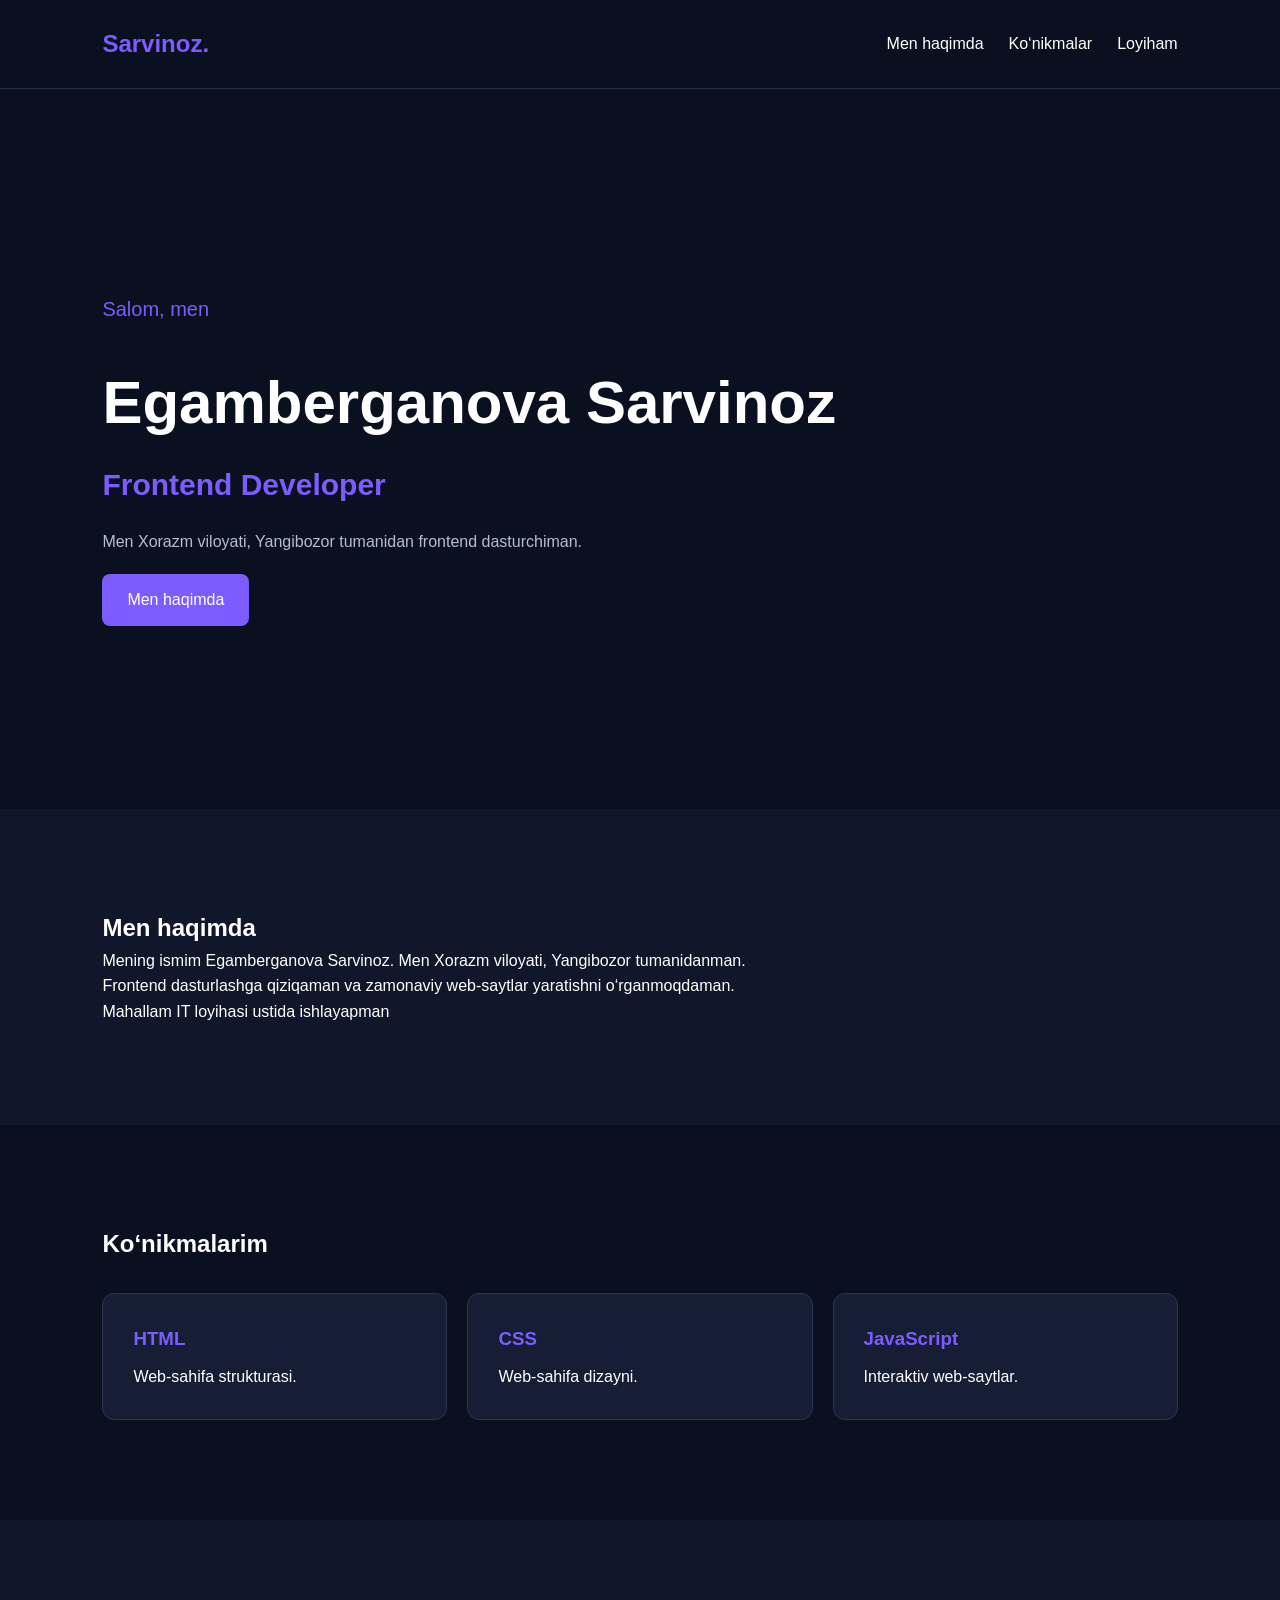
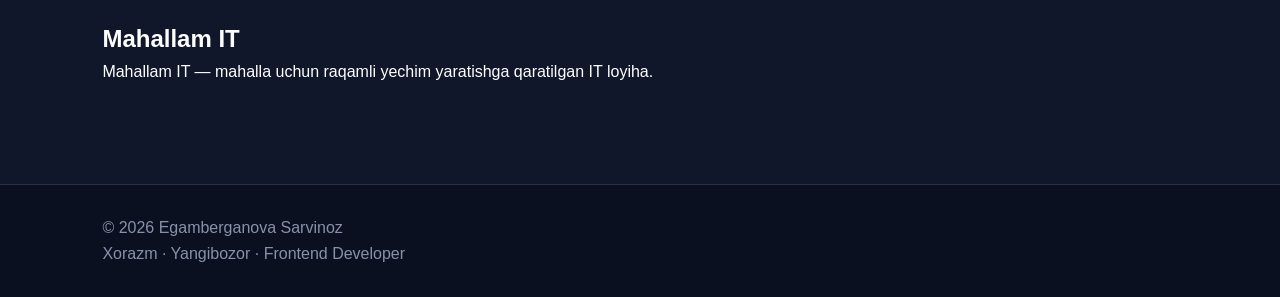
==== index.html @ 1f34c72e "Add Google site verification meta tag Added Google site verification meta tag for SEO." ====
<!DOCTYPE html>
<html lang="uz">
<head>
    <meta charset="UTF-8">
    <meta name="google-site-verification" content="u_HSieu_scg5oucT5VsFWcTQaAvWUb3ZvZBJioEGUVo" />

    <meta name="viewport" content="width=device-width, initial-scale=1.0">

    <title>Egamberganova Sarvinoz — Frontend Developer</title>

    <meta
        name="description"
        content="Egamberganova Sarvinoz — Xorazm, Yangibozorlik frontend dasturchi. HTML, CSS va JavaScript bilan ishlaydi."
    >

    <meta
        name="robots"
        content="index, follow"
    >

    <meta
        name="author"
        content="Egamberganova Sarvinoz"
    >

    <!-- Google uchun shaxs haqidagi ma'lumot -->
    <script type="application/ld+json">
    {
        "@context": "https://schema.org",
        "@type": "Person",
        "name": "Egamberganova Sarvinoz",
        "jobTitle": "Frontend Developer",
        "description": "Xorazm viloyati, Yangibozor tumanidan frontend dasturchi.",
        "knowsAbout": [
            "HTML",
            "CSS",
            "JavaScript"
        ],
        "address": {
            "@type": "PostalAddress",
            "addressLocality": "Yangibozor",
            "addressRegion": "Xorazm",
            "addressCountry": "UZ"
        }
    }
    </script>

    <link rel="stylesheet" href="style.css">
</head>

<body>

    <header>
        <h2>Sarvinoz.</h2>

        <nav>
            <a href="#about">Men haqimda</a>
            <a href="#skills">Ko‘nikmalar</a>
            <a href="#project">Loyiham</a>
        </nav>
    </header>


    <main>

        <!-- ASOSIY QISM -->
        <section class="hero">

            <p>Salom, men</p>

            <h1>Egamberganova Sarvinoz</h1>

            <h2>Frontend Developer</h2>

            <p>
                Men Xorazm viloyati, Yangibozor tumanidan
                frontend dasturchiman.
            </p>

            <a href="#about" class="button">
                Men haqimda
            </a>

        </section>


        <!-- MEN HAQIMDA -->
        <section id="about">

            <h2>Men haqimda</h2>

            <p>
                Mening ismim Egamberganova Sarvinoz.
                Men Xorazm viloyati, Yangibozor tumanidanman.
            </p>

            <p>
                Frontend dasturlashga qiziqaman va
                zamonaviy web-saytlar yaratishni o‘rganmoqdaman.
            
            </p>
            <p>
                Mahallam IT loyihasi ustida ishlayapman

            </p>

        </section>


        <!-- KO'NIKMALAR -->
        <section id="skills">

            <h2>Ko‘nikmalarim</h2>

            <div class="skills">

                <div>
                    <h3>HTML</h3>
                    <p>Web-sahifa strukturasi.</p>
                </div>

                <div>
                    <h3>CSS</h3>
                    <p>Web-sahifa dizayni.</p>
                </div>

                <div>
                    <h3>JavaScript</h3>
                    <p>Interaktiv web-saytlar.</p>
                </div>

            </div>

        </section>


        <!-- LOYIHA -->
        <section id="project">

            <h2>Mahallam IT</h2>

            <p>
                Mahallam IT — mahalla uchun raqamli
                yechim yaratishga qaratilgan IT loyiha.
            </p>

        </section>

    </main>


    <footer>

        <p>
            © 2026 Egamberganova Sarvinoz
        </p>

        <p>
            Xorazm · Yangibozor · Frontend Developer
        </p>

    </footer>


    <script src="script.js"></script>

</body>
</html>
---- style.css ----
* {
    margin: 0;
    padding: 0;
    box-sizing: border-box;
}

html {
    scroll-behavior: smooth;
}

body {
    font-family: Arial, sans-serif;
    background: #0b1020;
    color: white;
    line-height: 1.6;
}

header {
    display: flex;
    justify-content: space-between;
    align-items: center;

    padding: 25px 8%;

    border-bottom: 1px solid #26304a;
}

header h2 {
    color: #7c5cff;
}

nav {
    display: flex;
    gap: 25px;
}

nav a {
    color: white;
    text-decoration: none;
}

nav a:hover {
    color: #7c5cff;
}

section {
    padding: 100px 8%;
}

.hero {
    min-height: 80vh;

    display: flex;
    flex-direction: column;
    justify-content: center;
    align-items: flex-start;
}

.hero p:first-child {
    color: #7c5cff;
    font-size: 20px;
}

.hero h1 {
    font-size: 60px;
    margin: 10px 0;
}

.hero h2 {
    color: #7c5cff;
    font-size: 30px;
}

.hero p {
    max-width: 600px;
    color: #b4bdd0;
    margin: 20px 0;
}

.button {
    display: inline-block;

    background: #7c5cff;
    color: white;

    padding: 13px 25px;

    border-radius: 8px;

    text-decoration: none;
}

.button:hover {
    transform: translateY(-3px);
}

#about {
    background: #10172a;
}

#skills {
    background: #0b1020;
}

.skills {
    display: grid;
    grid-template-columns: repeat(3, 1fr);
    gap: 20px;

    margin-top: 30px;
}

.skills div {
    padding: 30px;

    background: #151e35;

    border: 1px solid #293552;
    border-radius: 12px;
}

.skills h3 {
    color: #7c5cff;
    margin-bottom: 10px;
}

#project {
    background: #10172a;
}

footer {
    padding: 30px 8%;

    border-top: 1px solid #26304a;

    color: #8792aa;
}

@media (max-width: 700px) {

    header {
        flex-direction: column;
        gap: 20px;
    }

    nav {
        flex-wrap: wrap;
        justify-content: center;
    }

    .hero h1 {
        font-size: 40px;
    }

    .skills {
        grid-template-columns: 1fr;
    }
}
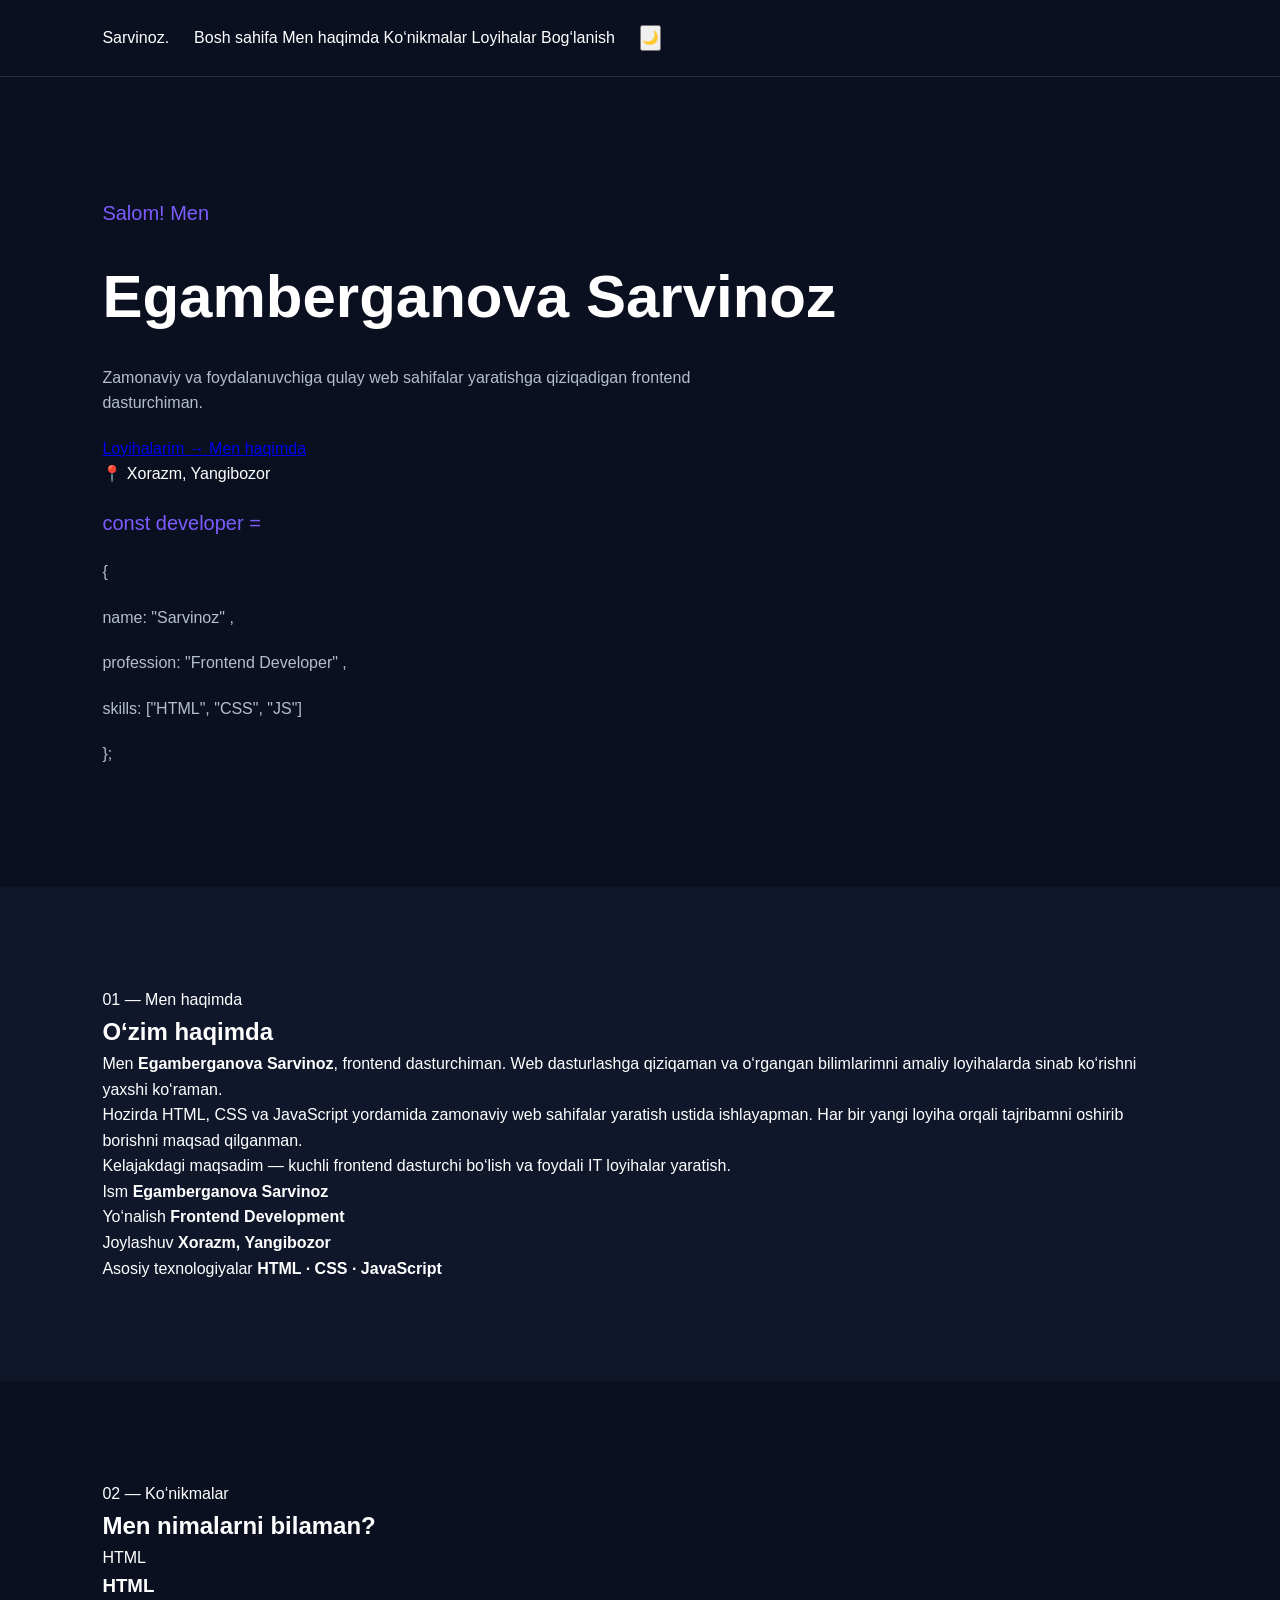
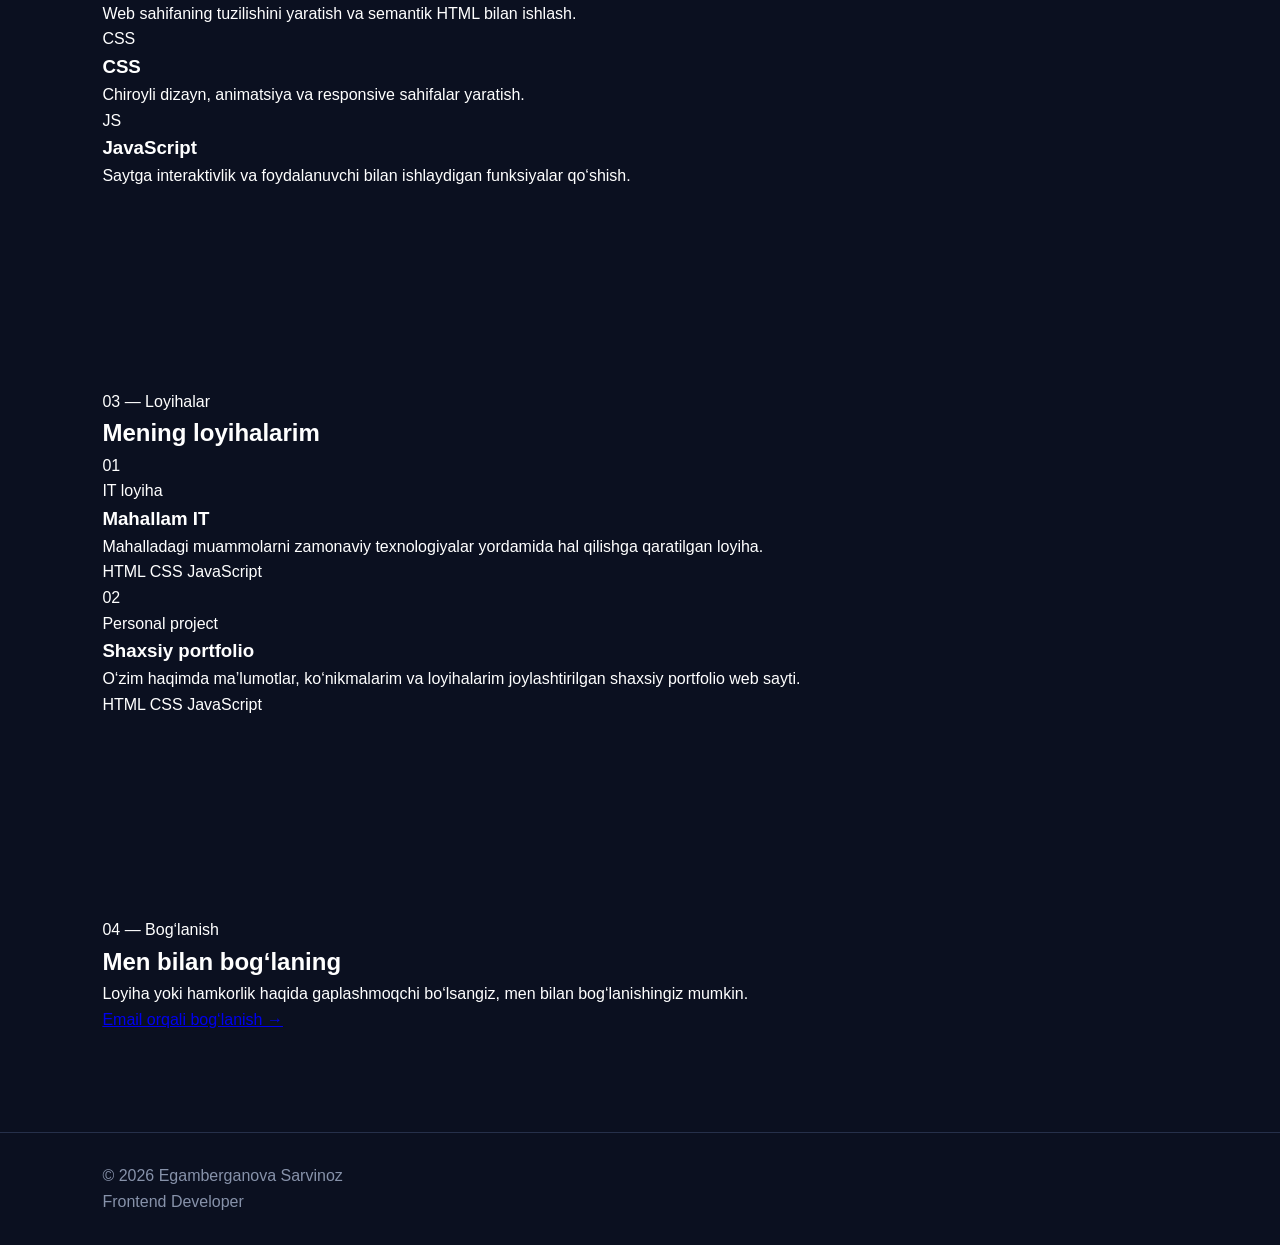
==== commit 8e824e0f: "Refactor index.html for improved layout and content Updated the structure and content of the index.h" ====
--- a/index.html
+++ b/index.html
@@ -2,161 +2,356 @@
 <html lang="uz">
 <head>
     <meta charset="UTF-8">
-    <meta name="google-site-verification" content="u_HSieu_scg5oucT5VsFWcTQaAvWUb3ZvZBJioEGUVo" />
-
     <meta name="viewport" content="width=device-width, initial-scale=1.0">
 
-    <title>Egamberganova Sarvinoz — Frontend Developer</title>
+    <title>Egamberganova Sarvinoz | Frontend Developer</title>
 
     <meta
         name="description"
-        content="Egamberganova Sarvinoz — Xorazm, Yangibozorlik frontend dasturchi. HTML, CSS va JavaScript bilan ishlaydi."
+        content="Egamberganova Sarvinoz — Frontend Developer. HTML, CSS va JavaScript bilan zamonaviy web loyihalar yarataman."
     >
-
-    <meta
-        name="robots"
-        content="index, follow"
-    >
-
-    <meta
-        name="author"
-        content="Egamberganova Sarvinoz"
-    >
-
-    <!-- Google uchun shaxs haqidagi ma'lumot -->
-    <script type="application/ld+json">
-    {
-        "@context": "https://schema.org",
-        "@type": "Person",
-        "name": "Egamberganova Sarvinoz",
-        "jobTitle": "Frontend Developer",
-        "description": "Xorazm viloyati, Yangibozor tumanidan frontend dasturchi.",
-        "knowsAbout": [
-            "HTML",
-            "CSS",
-            "JavaScript"
-        ],
-        "address": {
-            "@type": "PostalAddress",
-            "addressLocality": "Yangibozor",
-            "addressRegion": "Xorazm",
-            "addressCountry": "UZ"
-        }
-    }
-    </script>
 
     <link rel="stylesheet" href="style.css">
 </head>
 
 <body>
 
-    <header>
-        <h2>Sarvinoz.</h2>
-
-        <nav>
-            <a href="#about">Men haqimda</a>
-            <a href="#skills">Ko‘nikmalar</a>
-            <a href="#project">Loyiham</a>
+    <!-- NAVBAR -->
+    <header class="header">
+        <nav class="navbar">
+
+            <a href="#home" class="logo">
+                Sarvinoz<span>.</span>
+            </a>
+
+            <div class="nav-links">
+                <a href="#home">Bosh sahifa</a>
+                <a href="#about">Men haqimda</a>
+                <a href="#skills">Ko‘nikmalar</a>
+                <a href="#projects">Loyihalar</a>
+                <a href="#contact">Bog‘lanish</a>
+            </div>
+
+            <button id="themeButton" class="theme-button" aria-label="Rang rejimini almashtirish">
+                🌙
+            </button>
+
         </nav>
     </header>
 
 
+    <!-- HERO -->
     <main>
 
-        <!-- ASOSIY QISM -->
-        <section class="hero">
-
-            <p>Salom, men</p>
-
-            <h1>Egamberganova Sarvinoz</h1>
-
-            <h2>Frontend Developer</h2>
-
-            <p>
-                Men Xorazm viloyati, Yangibozor tumanidan
-                frontend dasturchiman.
-            </p>
-
-            <a href="#about" class="button">
-                Men haqimda
-            </a>
-
-        </section>
-
-
-        <!-- MEN HAQIMDA -->
-        <section id="about">
-
-            <h2>Men haqimda</h2>
-
-            <p>
-                Mening ismim Egamberganova Sarvinoz.
-                Men Xorazm viloyati, Yangibozor tumanidanman.
-            </p>
-
-            <p>
-                Frontend dasturlashga qiziqaman va
-                zamonaviy web-saytlar yaratishni o‘rganmoqdaman.
-            
-            </p>
-            <p>
-                Mahallam IT loyihasi ustida ishlayapman
-
-            </p>
-
-        </section>
-
-
-        <!-- KO'NIKMALAR -->
-        <section id="skills">
-
-            <h2>Ko‘nikmalarim</h2>
-
-            <div class="skills">
-
-                <div>
+        <section id="home" class="hero">
+
+            <div class="hero-content">
+
+                <p class="hello">Salom! Men</p>
+
+                <h1>
+                    Egamberganova
+                    <span>Sarvinoz</span>
+                </h1>
+
+                <h2>
+                    <span id="typingText"></span>
+                </h2>
+
+                <p class="hero-text">
+                    Zamonaviy va foydalanuvchiga qulay web sahifalar
+                    yaratishga qiziqadigan frontend dasturchiman.
+                </p>
+
+                <div class="hero-buttons">
+                    <a href="#projects" class="btn primary-btn">
+                        Loyihalarim →
+                    </a>
+
+                    <a href="#about" class="btn secondary-btn">
+                        Men haqimda
+                    </a>
+                </div>
+
+                <div class="location">
+                    📍 Xorazm, Yangibozor
+                </div>
+
+            </div>
+
+
+            <div class="hero-card">
+
+                <div class="code-window">
+
+                    <div class="window-top">
+                        <span></span>
+                        <span></span>
+                        <span></span>
+                    </div>
+
+                    <div class="code">
+                        <p>
+                            <span class="purple">const</span>
+                            developer =
+                        </p>
+
+                        <p class="indent">
+                            {
+                        </p>
+
+                        <p class="indent-2">
+                            name:
+                            <span class="green">
+                                "Sarvinoz"
+                            </span>,
+                        </p>
+
+                        <p class="indent-2">
+                            profession:
+                            <span class="green">
+                                "Frontend Developer"
+                            </span>,
+                        </p>
+
+                        <p class="indent-2">
+                            skills:
+                            <span class="green">
+                                ["HTML", "CSS", "JS"]
+                            </span>
+                        </p>
+
+                        <p class="indent">
+                            };
+                        </p>
+
+                    </div>
+
+                </div>
+
+            </div>
+
+        </section>
+
+
+        <!-- ABOUT -->
+        <section id="about" class="section">
+
+            <div class="section-title">
+                <p>01 — Men haqimda</p>
+                <h2>O‘zim haqimda</h2>
+            </div>
+
+            <div class="about-content">
+
+                <div class="about-text">
+
+                    <p>
+                        Men <strong>Egamberganova Sarvinoz</strong>,
+                        frontend dasturchiman. Web dasturlashga qiziqaman
+                        va o‘rgangan bilimlarimni amaliy loyihalarda
+                        sinab ko‘rishni yaxshi ko‘raman.
+                    </p>
+
+                    <p>
+                        Hozirda HTML, CSS va JavaScript yordamida
+                        zamonaviy web sahifalar yaratish ustida ishlayapman.
+                        Har bir yangi loyiha orqali tajribamni oshirib
+                        borishni maqsad qilganman.
+                    </p>
+
+                    <p>
+                        Kelajakdagi maqsadim — kuchli frontend dasturchi
+                        bo‘lish va foydali IT loyihalar yaratish.
+                    </p>
+
+                </div>
+
+                <div class="about-box">
+
+                    <div class="info-item">
+                        <span>Ism</span>
+                        <strong>Egamberganova Sarvinoz</strong>
+                    </div>
+
+                    <div class="info-item">
+                        <span>Yo‘nalish</span>
+                        <strong>Frontend Development</strong>
+                    </div>
+
+                    <div class="info-item">
+                        <span>Joylashuv</span>
+                        <strong>Xorazm, Yangibozor</strong>
+                    </div>
+
+                    <div class="info-item">
+                        <span>Asosiy texnologiyalar</span>
+                        <strong>HTML · CSS · JavaScript</strong>
+                    </div>
+
+                </div>
+
+            </div>
+
+        </section>
+
+
+        <!-- SKILLS -->
+        <section id="skills" class="section skills-section">
+
+            <div class="section-title">
+                <p>02 — Ko‘nikmalar</p>
+                <h2>Men nimalarni bilaman?</h2>
+            </div>
+
+            <div class="skills-grid">
+
+                <div class="skill-card">
+                    <div class="skill-icon">HTML</div>
                     <h3>HTML</h3>
-                    <p>Web-sahifa strukturasi.</p>
-                </div>
-
-                <div>
+                    <p>
+                        Web sahifaning tuzilishini yaratish
+                        va semantik HTML bilan ishlash.
+                    </p>
+                </div>
+
+                <div class="skill-card">
+                    <div class="skill-icon">CSS</div>
                     <h3>CSS</h3>
-                    <p>Web-sahifa dizayni.</p>
-                </div>
-
-                <div>
+                    <p>
+                        Chiroyli dizayn, animatsiya va
+                        responsive sahifalar yaratish.
+                    </p>
+                </div>
+
+                <div class="skill-card">
+                    <div class="skill-icon">JS</div>
                     <h3>JavaScript</h3>
-                    <p>Interaktiv web-saytlar.</p>
-                </div>
-
-            </div>
-
-        </section>
-
-
-        <!-- LOYIHA -->
-        <section id="project">
-
-            <h2>Mahallam IT</h2>
-
-            <p>
-                Mahallam IT — mahalla uchun raqamli
-                yechim yaratishga qaratilgan IT loyiha.
-            </p>
+                    <p>
+                        Saytga interaktivlik va foydalanuvchi
+                        bilan ishlaydigan funksiyalar qo‘shish.
+                    </p>
+                </div>
+
+            </div>
+
+        </section>
+
+
+        <!-- PROJECTS -->
+        <section id="projects" class="section">
+
+            <div class="section-title">
+                <p>03 — Loyihalar</p>
+                <h2>Mening loyihalarim</h2>
+            </div>
+
+            <div class="projects-grid">
+
+                <article class="project-card">
+
+                    <div class="project-number">
+                        01
+                    </div>
+
+                    <div class="project-content">
+
+                        <span class="project-label">
+                            IT loyiha
+                        </span>
+
+                        <h3>Mahallam IT</h3>
+
+                        <p>
+                            Mahalladagi muammolarni zamonaviy
+                            texnologiyalar yordamida hal qilishga
+                            qaratilgan loyiha.
+                        </p>
+
+                        <div class="project-tech">
+                            <span>HTML</span>
+                            <span>CSS</span>
+                            <span>JavaScript</span>
+                        </div>
+
+                    </div>
+
+                </article>
+
+
+                <article class="project-card">
+
+                    <div class="project-number">
+                        02
+                    </div>
+
+                    <div class="project-content">
+
+                        <span class="project-label">
+                            Personal project
+                        </span>
+
+                        <h3>Shaxsiy portfolio</h3>
+
+                        <p>
+                            O‘zim haqimda ma’lumotlar, ko‘nikmalarim
+                            va loyihalarim joylashtirilgan shaxsiy
+                            portfolio web sayti.
+                        </p>
+
+                        <div class="project-tech">
+                            <span>HTML</span>
+                            <span>CSS</span>
+                            <span>JavaScript</span>
+                        </div>
+
+                    </div>
+
+                </article>
+
+            </div>
+
+        </section>
+
+
+        <!-- CONTACT -->
+        <section id="contact" class="section contact-section">
+
+            <div class="section-title">
+                <p>04 — Bog‘lanish</p>
+                <h2>Men bilan bog‘laning</h2>
+            </div>
+
+            <div class="contact-box">
+
+                <p>
+                    Loyiha yoki hamkorlik haqida gaplashmoqchi
+                    bo‘lsangiz, men bilan bog‘lanishingiz mumkin.
+                </p>
+
+                <a
+                    href="mailto:sarvinoz@example.com"
+                    class="btn primary-btn"
+                >
+                    Email orqali bog‘lanish →
+                </a>
+
+            </div>
 
         </section>
 
     </main>
 
 
-    <footer>
+    <!-- FOOTER -->
+    <footer class="footer">
 
         <p>
             © 2026 Egamberganova Sarvinoz
         </p>
 
         <p>
-            Xorazm · Yangibozor · Frontend Developer
+            Frontend Developer
         </p>
 
     </footer>
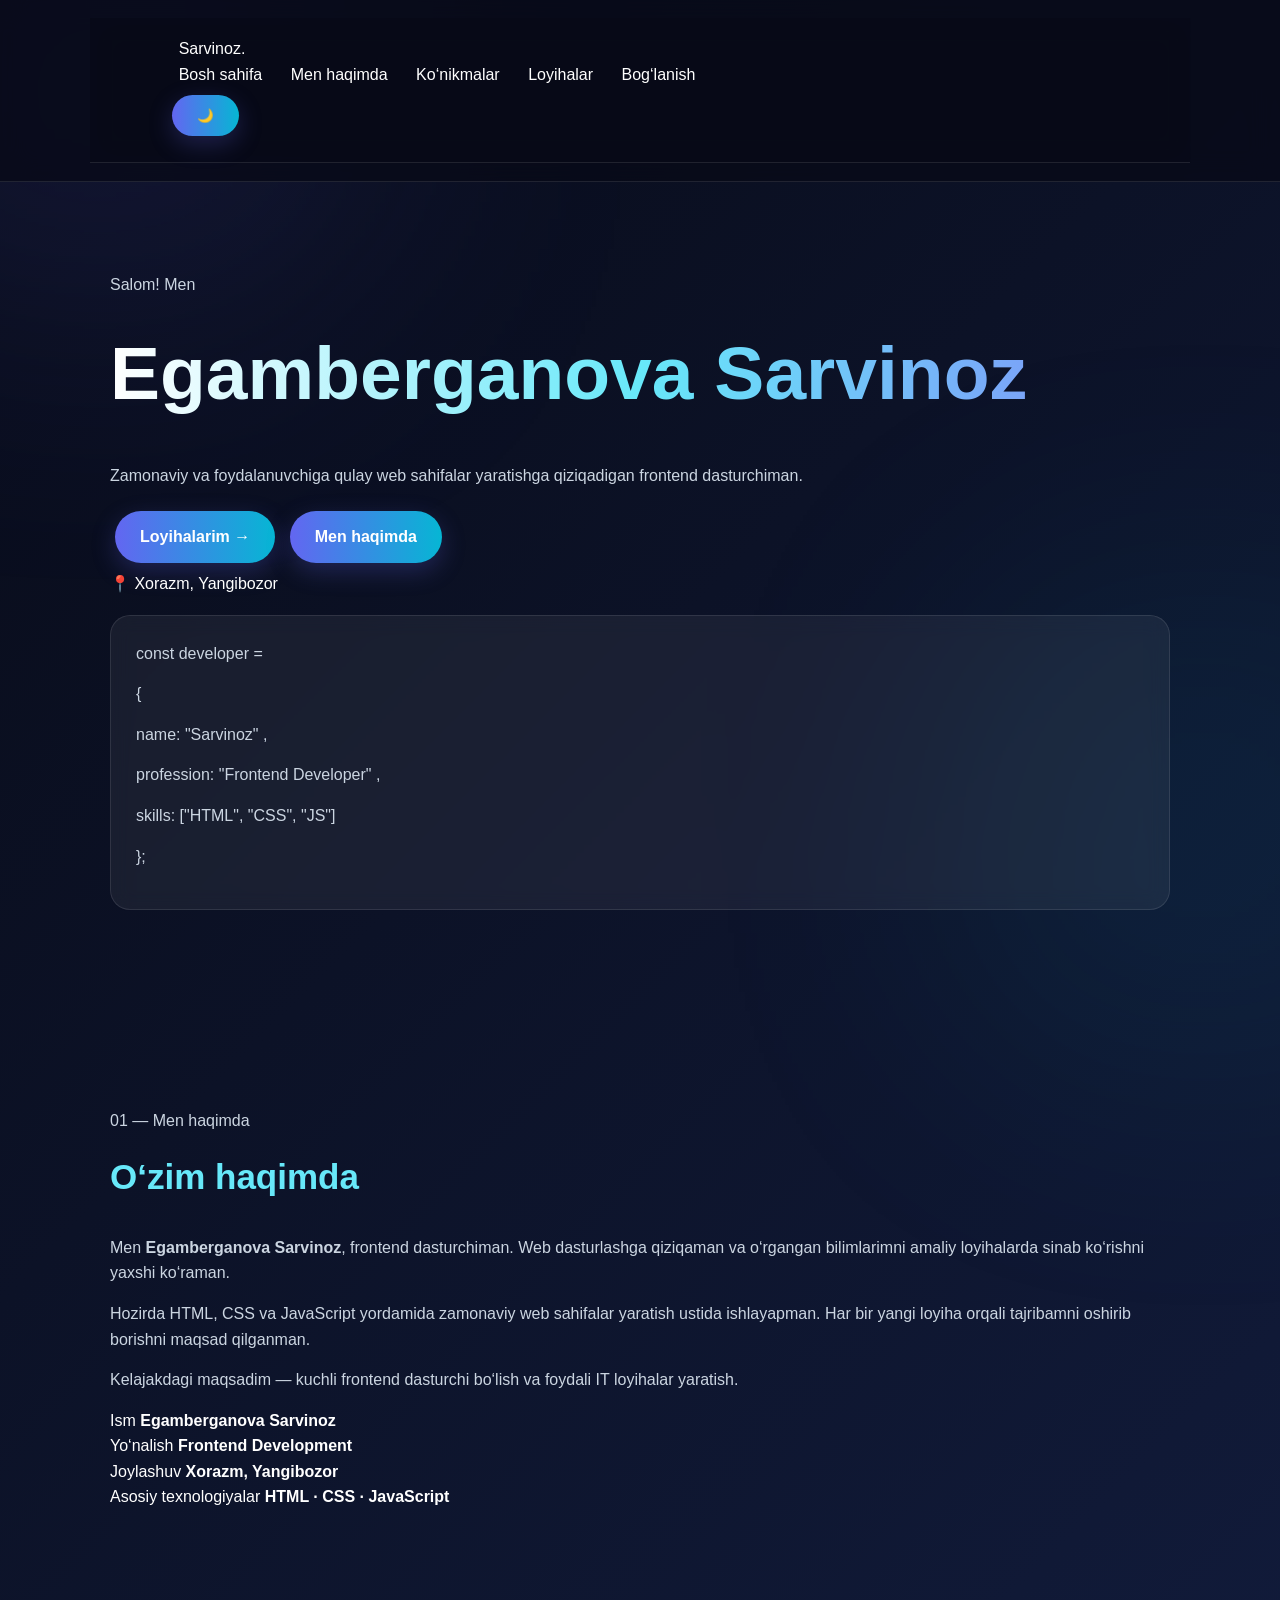
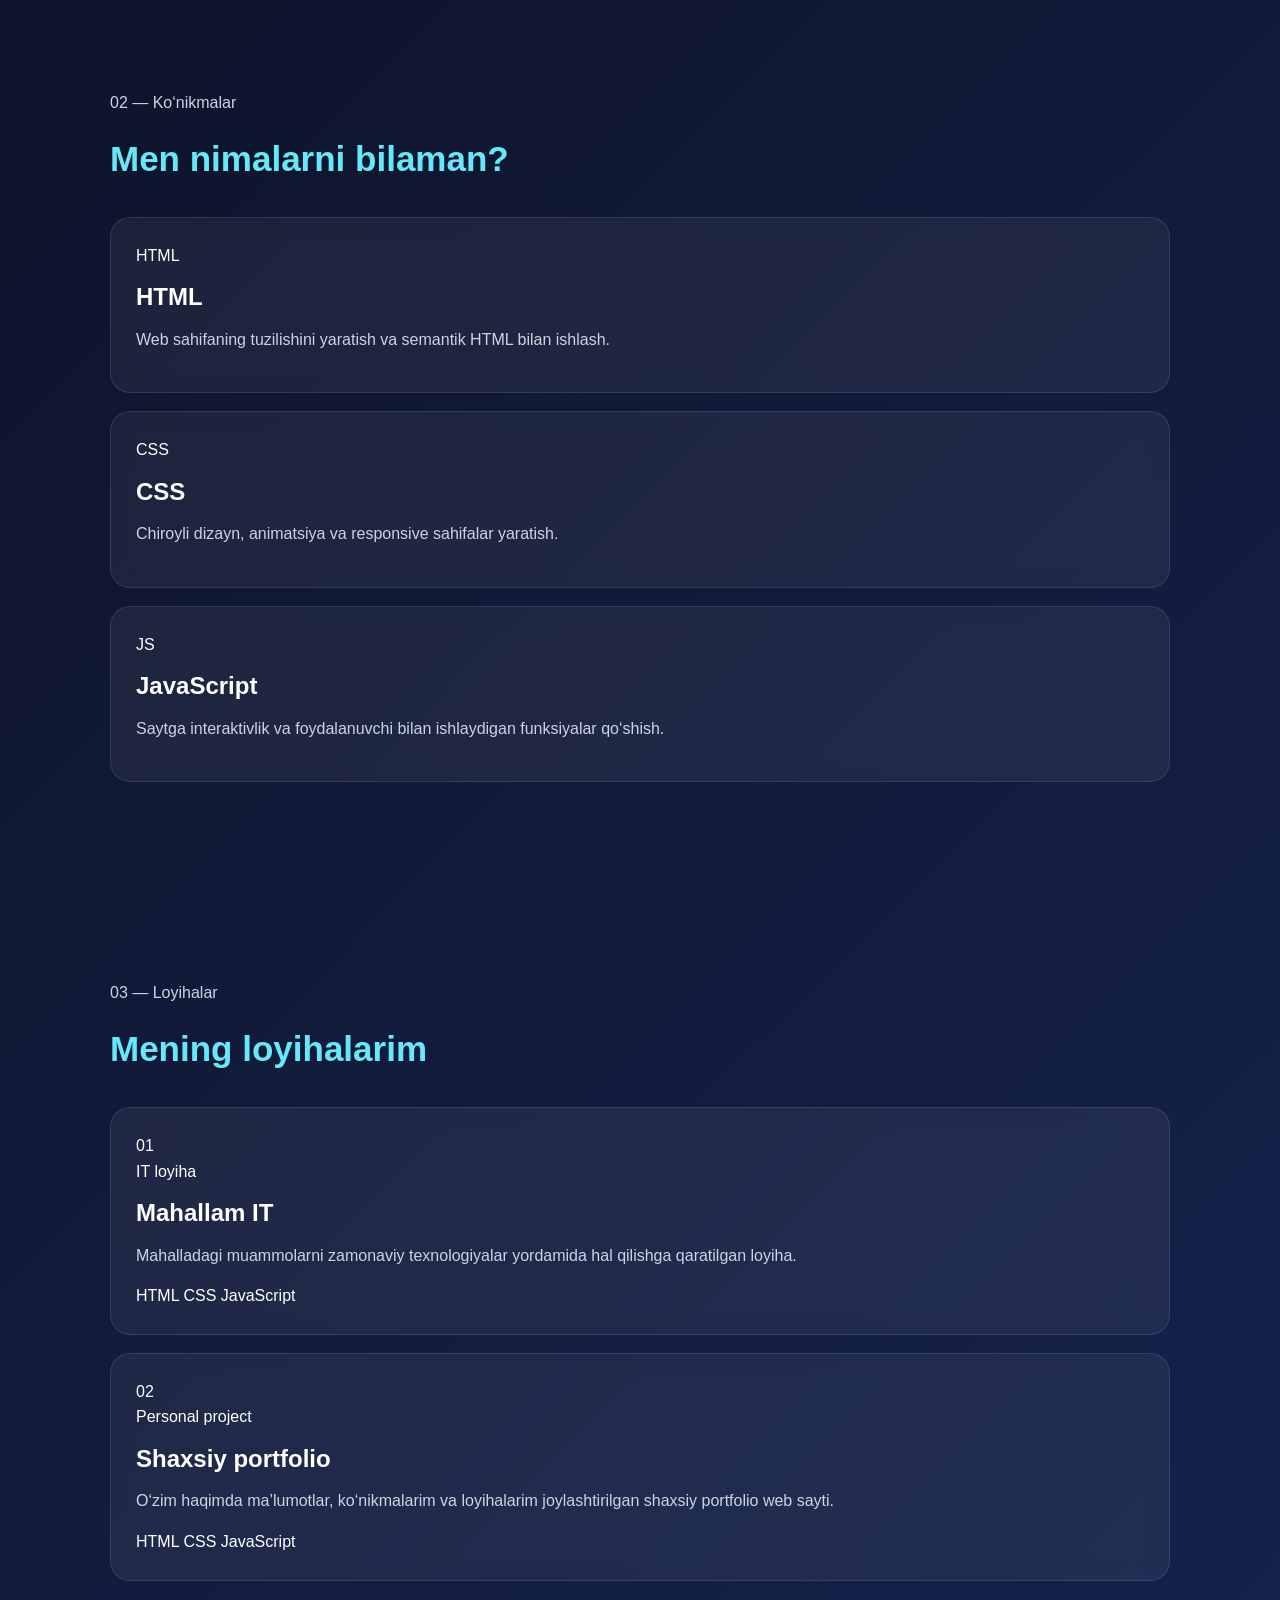
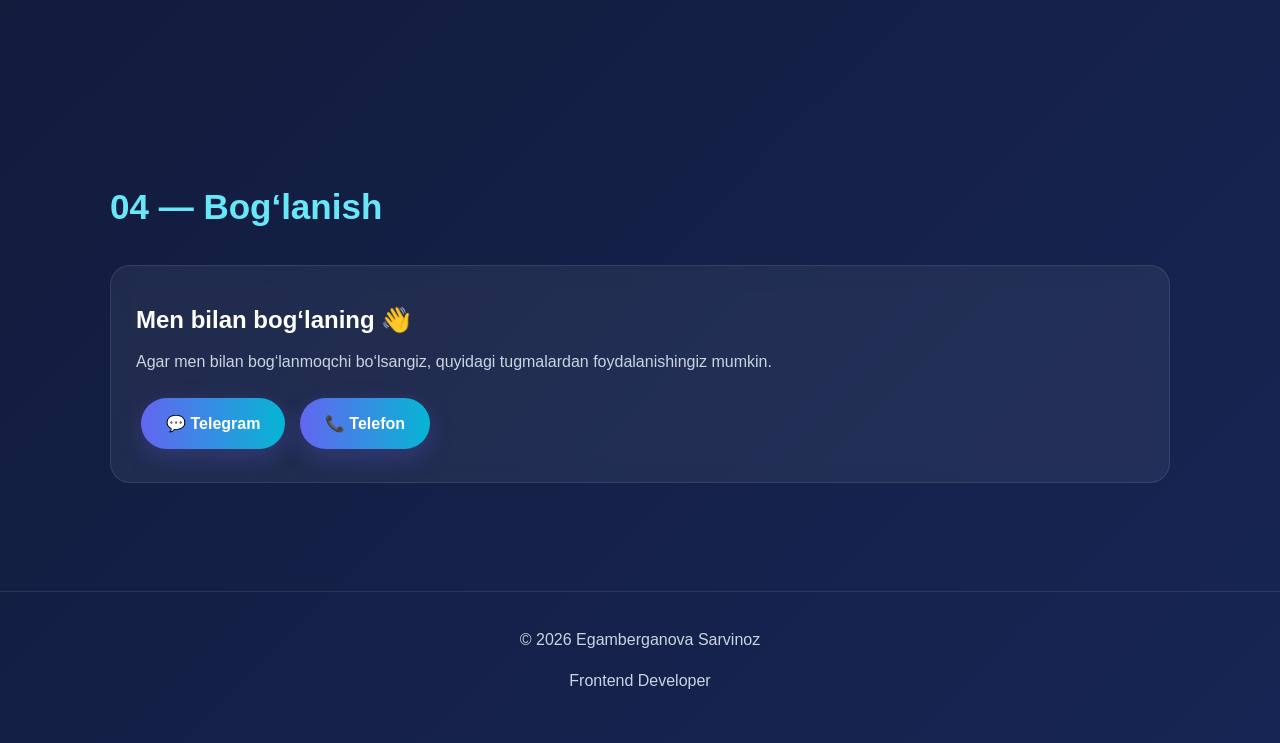
==== commit 453aaa71: "Refactor index.html structure and content" ====
--- a/index.html
+++ b/index.html
@@ -315,31 +315,22 @@
 
 
         <!-- CONTACT -->
-        <section id="contact" class="section contact-section">
-
-            <div class="section-title">
-                <p>04 — Bog‘lanish</p>
-                <h2>Men bilan bog‘laning</h2>
-            </div>
-
-            <div class="contact-box">
-
-                <p>
-                    Loyiha yoki hamkorlik haqida gaplashmoqchi
-                    bo‘lsangiz, men bilan bog‘lanishingiz mumkin.
-                </p>
-
-                <a
-                    href="mailto:sarvinoz@example.com"
-                    class="btn primary-btn"
-                >
-                    Email orqali bog‘lanish →
-                </a>
-
-            </div>
-
-        </section>
-
+       <section id="contact">
+  <h2>04 — Bog‘lanish</h2>
+
+  <div class="card">
+    <h3>Men bilan bog‘laning 👋</h3>
+    <p>Agar men bilan bog‘lanmoqchi bo‘lsangiz, quyidagi tugmalardan foydalanishingiz mumkin.</p>
+
+    <a class="button" href="https://t.me/@egambergan0va_1">
+      💬 Telegram
+    </a>
+
+    <a class="button" href="tel:+998882660919">
+      📞 Telefon
+    </a>
+  </div>
+</section>
     </main>
 
 
--- a/style.css
+++ b/style.css
@@ -1,158 +1,198 @@
 * {
-    margin: 0;
-    padding: 0;
-    box-sizing: border-box;
-}
-
-html {
-    scroll-behavior: smooth;
+  margin: 0;
+  padding: 0;
+  box-sizing: border-box;
+  scroll-behavior: smooth;
 }
 
 body {
-    font-family: Arial, sans-serif;
-    background: #0b1020;
-    color: white;
-    line-height: 1.6;
+  font-family: Arial, sans-serif;
+  background: linear-gradient(135deg, #080b18, #101936, #172554);
+  color: white;
+  line-height: 1.6;
+  overflow-x: hidden;
 }
 
-header {
-    display: flex;
-    justify-content: space-between;
-    align-items: center;
-
-    padding: 25px 8%;
-
-    border-bottom: 1px solid #26304a;
+body::before {
+  content: "";
+  position: fixed;
+  width: 400px;
+  height: 400px;
+  background: #6366f1;
+  filter: blur(150px);
+  opacity: .2;
+  top: -150px;
+  left: -100px;
+  z-index: -1;
 }
 
-header h2 {
-    color: #7c5cff;
+body::after {
+  content: "";
+  position: fixed;
+  width: 350px;
+  height: 350px;
+  background: #06b6d4;
+  filter: blur(150px);
+  opacity: .15;
+  right: -100px;
+  bottom: -100px;
+  z-index: -1;
 }
 
+header,
 nav {
-    display: flex;
-    gap: 25px;
+  position: sticky;
+  top: 0;
+  z-index: 100;
+  backdrop-filter: blur(15px);
+  background: rgba(8, 11, 24, .8);
+  border-bottom: 1px solid rgba(255,255,255,.1);
+  padding: 18px 7%;
 }
 
 nav a {
-    color: white;
-    text-decoration: none;
+  color: white;
+  text-decoration: none;
+  margin: 0 12px;
+  transition: .3s;
 }
 
 nav a:hover {
-    color: #7c5cff;
+  color: #67e8f9;
 }
 
 section {
-    padding: 100px 8%;
+  width: 90%;
+  max-width: 1100px;
+  margin: auto;
+  padding: 90px 20px;
+  animation: appear .8s ease;
 }
 
-.hero {
-    min-height: 80vh;
-
-    display: flex;
-    flex-direction: column;
-    justify-content: center;
-    align-items: flex-start;
+h1 {
+  font-size: clamp(40px, 7vw, 75px);
+  background: linear-gradient(90deg, #fff, #67e8f9, #818cf8);
+  -webkit-background-clip: text;
+  color: transparent;
+  margin-bottom: 15px;
 }
 
-.hero p:first-child {
-    color: #7c5cff;
-    font-size: 20px;
+h2 {
+  font-size: 35px;
+  margin-bottom: 30px;
+  color: #67e8f9;
 }
 
-.hero h1 {
-    font-size: 60px;
-    margin: 10px 0;
+h3 {
+  font-size: 24px;
+  margin: 10px 0;
 }
 
-.hero h2 {
-    color: #7c5cff;
-    font-size: 30px;
+p {
+  color: #cbd5e1;
+  margin-bottom: 15px;
 }
 
-.hero p {
-    max-width: 600px;
-    color: #b4bdd0;
-    margin: 20px 0;
+button,
+.btn,
+a.button {
+  display: inline-block;
+  border: none;
+  padding: 13px 25px;
+  margin: 8px 5px;
+  border-radius: 30px;
+  background: linear-gradient(90deg, #6366f1, #06b6d4);
+  color: white;
+  text-decoration: none;
+  font-weight: bold;
+  cursor: pointer;
+  transition: .3s;
+  box-shadow: 0 8px 25px rgba(99,102,241,.25);
 }
 
-.button {
-    display: inline-block;
-
-    background: #7c5cff;
-    color: white;
-
-    padding: 13px 25px;
-
-    border-radius: 8px;
-
-    text-decoration: none;
+button:hover,
+.btn:hover,
+a.button:hover {
+  transform: translateY(-4px) scale(1.03);
+  box-shadow: 0 12px 35px rgba(6,182,212,.3);
 }
 
-.button:hover {
-    transform: translateY(-3px);
+article,
+.card,
+.project,
+.skill,
+div[class*="card"] {
+  background: rgba(255,255,255,.06);
+  border: 1px solid rgba(255,255,255,.1);
+  border-radius: 20px;
+  padding: 25px;
+  margin: 18px 0;
+  backdrop-filter: blur(10px);
+  transition: .3s;
 }
 
-#about {
-    background: #10172a;
+article:hover,
+.card:hover,
+.project:hover,
+.skill:hover {
+  transform: translateY(-6px);
+  border-color: rgba(103,232,249,.5);
 }
 
-#skills {
-    background: #0b1020;
+ul {
+  padding-left: 25px;
 }
 
-.skills {
-    display: grid;
-    grid-template-columns: repeat(3, 1fr);
-    gap: 20px;
-
-    margin-top: 30px;
-}
-
-.skills div {
-    padding: 30px;
-
-    background: #151e35;
-
-    border: 1px solid #293552;
-    border-radius: 12px;
-}
-
-.skills h3 {
-    color: #7c5cff;
-    margin-bottom: 10px;
-}
-
-#project {
-    background: #10172a;
+li {
+  margin: 8px 0;
+  color: #cbd5e1;
 }
 
 footer {
-    padding: 30px 8%;
+  text-align: center;
+  padding: 35px;
+  color: #94a3b8;
+  border-top: 1px solid rgba(255,255,255,.1);
+}
 
-    border-top: 1px solid #26304a;
+.reveal {
+  opacity: 0;
+  transform: translateY(30px);
+  transition: .7s;
+}
 
-    color: #8792aa;
+.reveal.show {
+  opacity: 1;
+  transform: translateY(0);
+}
+
+@keyframes appear {
+  from {
+    opacity: 0;
+    transform: translateY(20px);
+  }
+  to {
+    opacity: 1;
+    transform: translateY(0);
+  }
 }
 
 @media (max-width: 700px) {
+  section {
+    padding: 60px 15px;
+  }
 
-    header {
-        flex-direction: column;
-        gap: 20px;
-    }
+  nav {
+    text-align: center;
+  }
 
-    nav {
-        flex-wrap: wrap;
-        justify-content: center;
-    }
+  nav a {
+    display: inline-block;
+    margin: 5px;
+    font-size: 14px;
+  }
 
-    .hero h1 {
-        font-size: 40px;
-    }
-
-    .skills {
-        grid-template-columns: 1fr;
-    }
-}+  h2 {
+    font-size: 28px;
+  }
+}
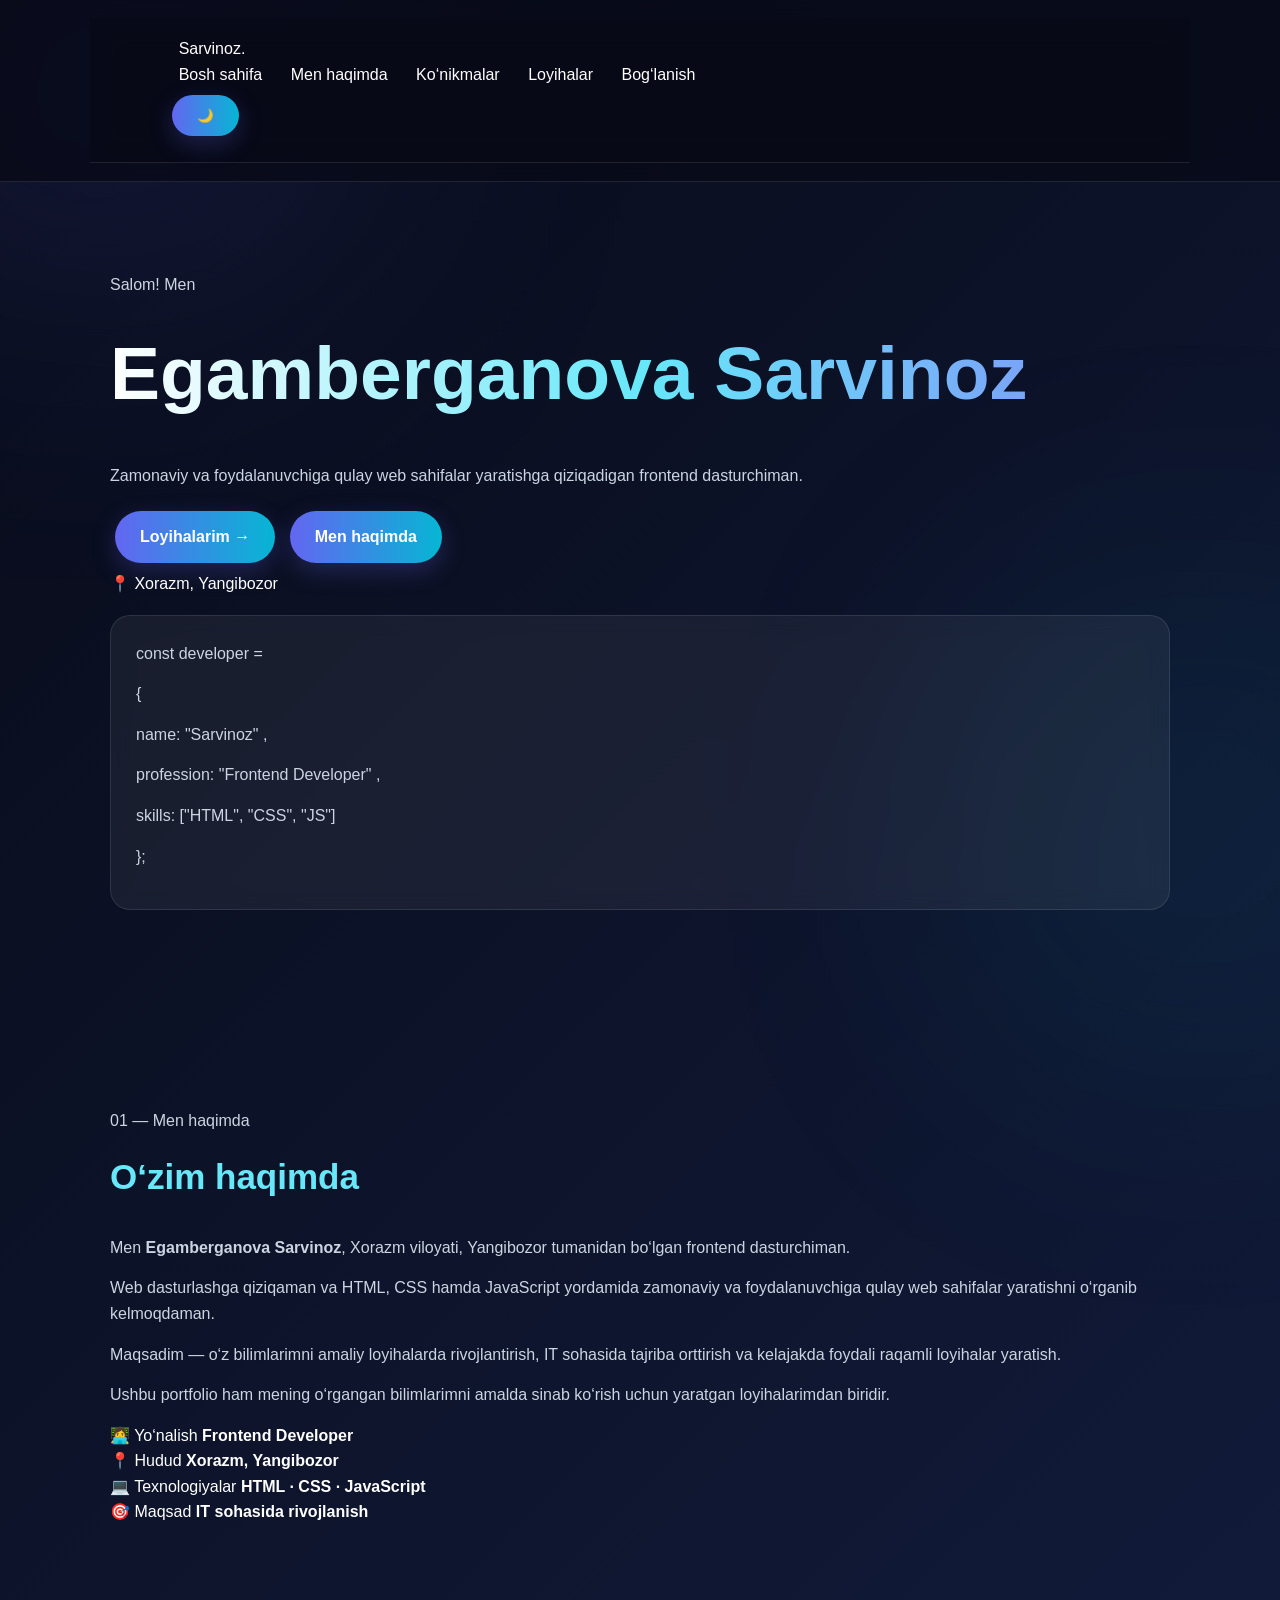
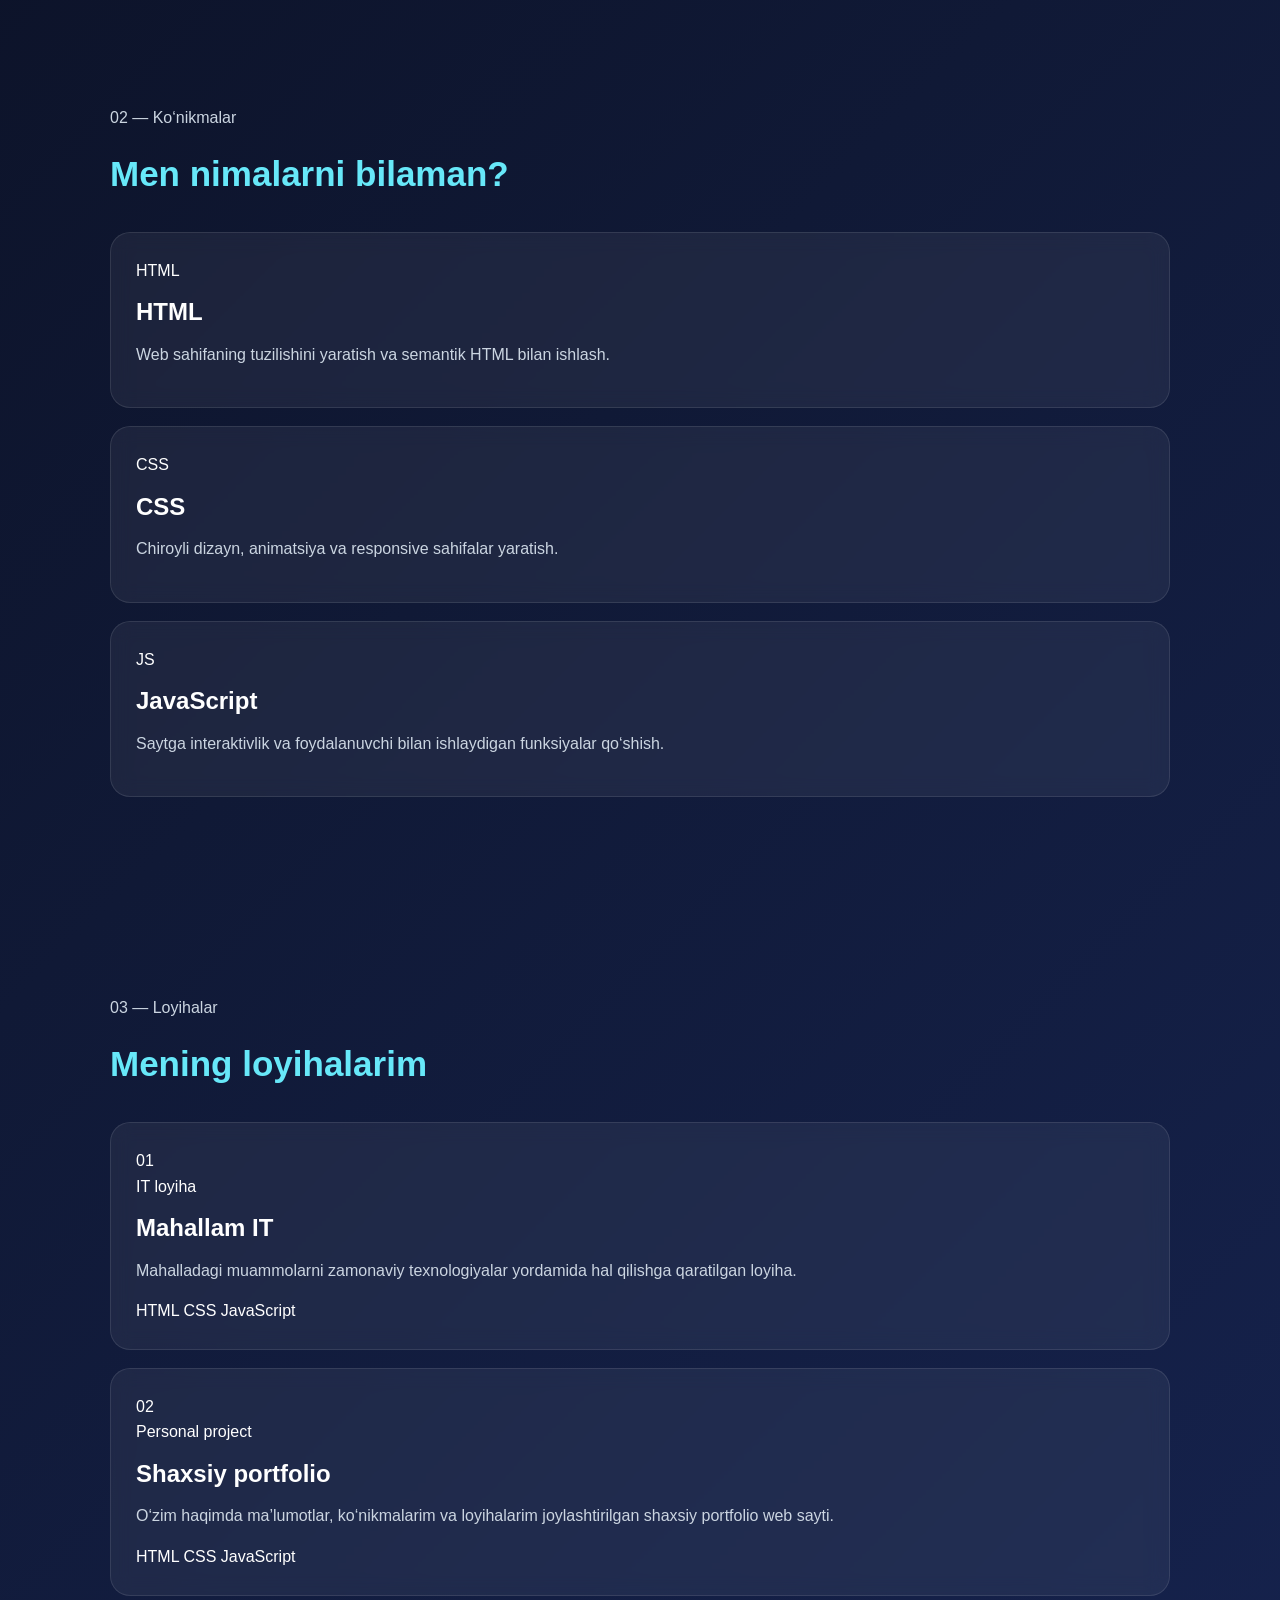
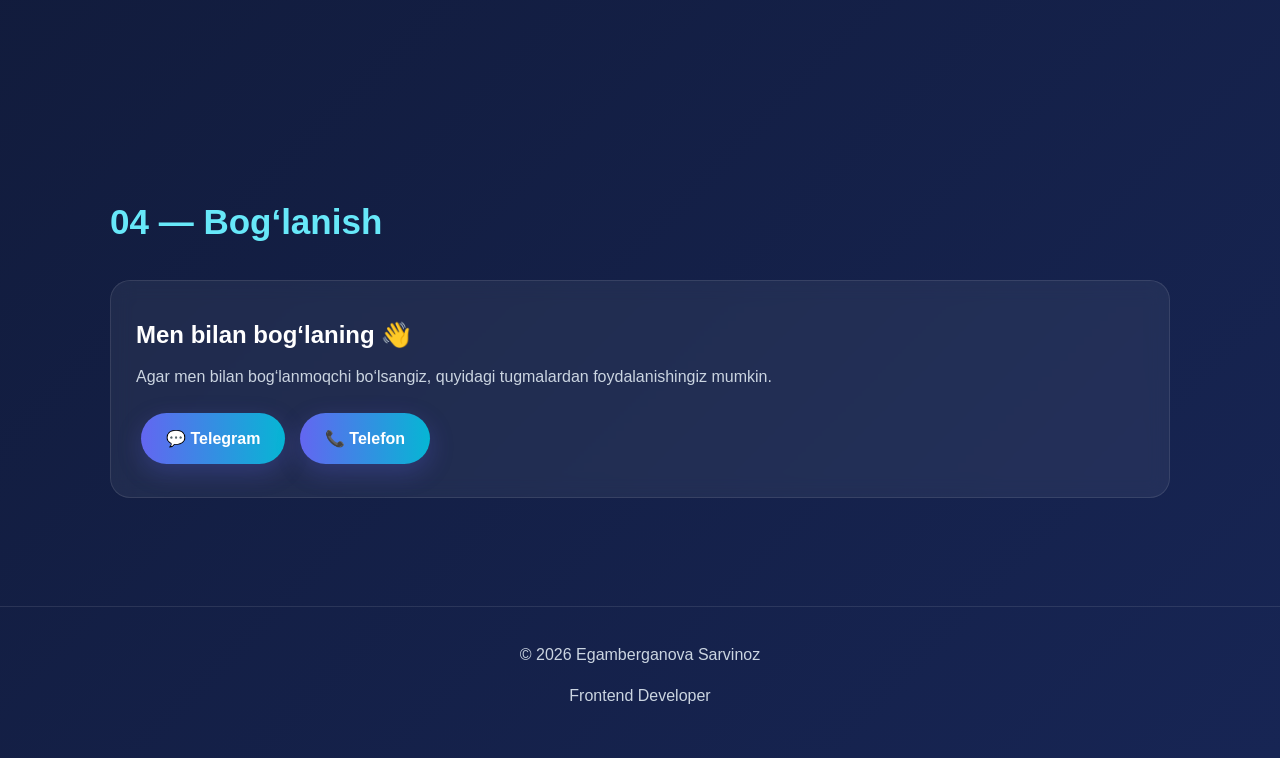
==== commit 6f5f67b0: "Refactor index.html structure and content" ====
--- a/index.html
+++ b/index.html
@@ -135,66 +135,67 @@
 
 
         <!-- ABOUT -->
-        <section id="about" class="section">
-
-            <div class="section-title">
-                <p>01 — Men haqimda</p>
-                <h2>O‘zim haqimda</h2>
-            </div>
-
-            <div class="about-content">
-
-                <div class="about-text">
-
-                    <p>
-                        Men <strong>Egamberganova Sarvinoz</strong>,
-                        frontend dasturchiman. Web dasturlashga qiziqaman
-                        va o‘rgangan bilimlarimni amaliy loyihalarda
-                        sinab ko‘rishni yaxshi ko‘raman.
-                    </p>
-
-                    <p>
-                        Hozirda HTML, CSS va JavaScript yordamida
-                        zamonaviy web sahifalar yaratish ustida ishlayapman.
-                        Har bir yangi loyiha orqali tajribamni oshirib
-                        borishni maqsad qilganman.
-                    </p>
-
-                    <p>
-                        Kelajakdagi maqsadim — kuchli frontend dasturchi
-                        bo‘lish va foydali IT loyihalar yaratish.
-                    </p>
-
-                </div>
-
-                <div class="about-box">
-
-                    <div class="info-item">
-                        <span>Ism</span>
-                        <strong>Egamberganova Sarvinoz</strong>
-                    </div>
-
-                    <div class="info-item">
-                        <span>Yo‘nalish</span>
-                        <strong>Frontend Development</strong>
-                    </div>
-
-                    <div class="info-item">
-                        <span>Joylashuv</span>
-                        <strong>Xorazm, Yangibozor</strong>
-                    </div>
-
-                    <div class="info-item">
-                        <span>Asosiy texnologiyalar</span>
-                        <strong>HTML · CSS · JavaScript</strong>
-                    </div>
-
-                </div>
-
-            </div>
-
-        </section>
-
+       <section id="about" class="section">
+
+    <div class="section-title">
+        <p>01 — Men haqimda</p>
+        <h2>O‘zim haqimda</h2>
+    </div>
+
+    <div class="about-content">
+
+        <div class="about-text">
+            <p>
+                Men <strong>Egamberganova Sarvinoz</strong>,
+                Xorazm viloyati, Yangibozor tumanidan bo‘lgan
+                frontend dasturchiman.
+            </p>
+
+            <p>
+                Web dasturlashga qiziqaman va HTML, CSS hamda
+                JavaScript yordamida zamonaviy va foydalanuvchiga
+                qulay web sahifalar yaratishni o‘rganib kelmoqdaman.
+            </p>
+
+            <p>
+                Maqsadim — o‘z bilimlarimni amaliy loyihalarda
+                rivojlantirish, IT sohasida tajriba orttirish va
+                kelajakda foydali raqamli loyihalar yaratish.
+            </p>
+
+            <p>
+                Ushbu portfolio ham mening o‘rgangan bilimlarimni
+                amalda sinab ko‘rish uchun yaratgan loyihalarimdan biridir.
+            </p>
+        </div>
+
+        <div class="about-box">
+
+            <div class="info-item">
+                <span>👩‍💻 Yo‘nalish</span>
+                <strong>Frontend Developer</strong>
+            </div>
+
+            <div class="info-item">
+                <span>📍 Hudud</span>
+                <strong>Xorazm, Yangibozor</strong>
+            </div>
+
+            <div class="info-item">
+                <span>💻 Texnologiyalar</span>
+                <strong>HTML · CSS · JavaScript</strong>
+            </div>
+
+            <div class="info-item">
+                <span>🎯 Maqsad</span>
+                <strong>IT sohasida rivojlanish</strong>
+            </div>
+
+        </div>
+
+    </div>
+
+</section>
 
         <!-- SKILLS -->
         <section id="skills" class="section skills-section">
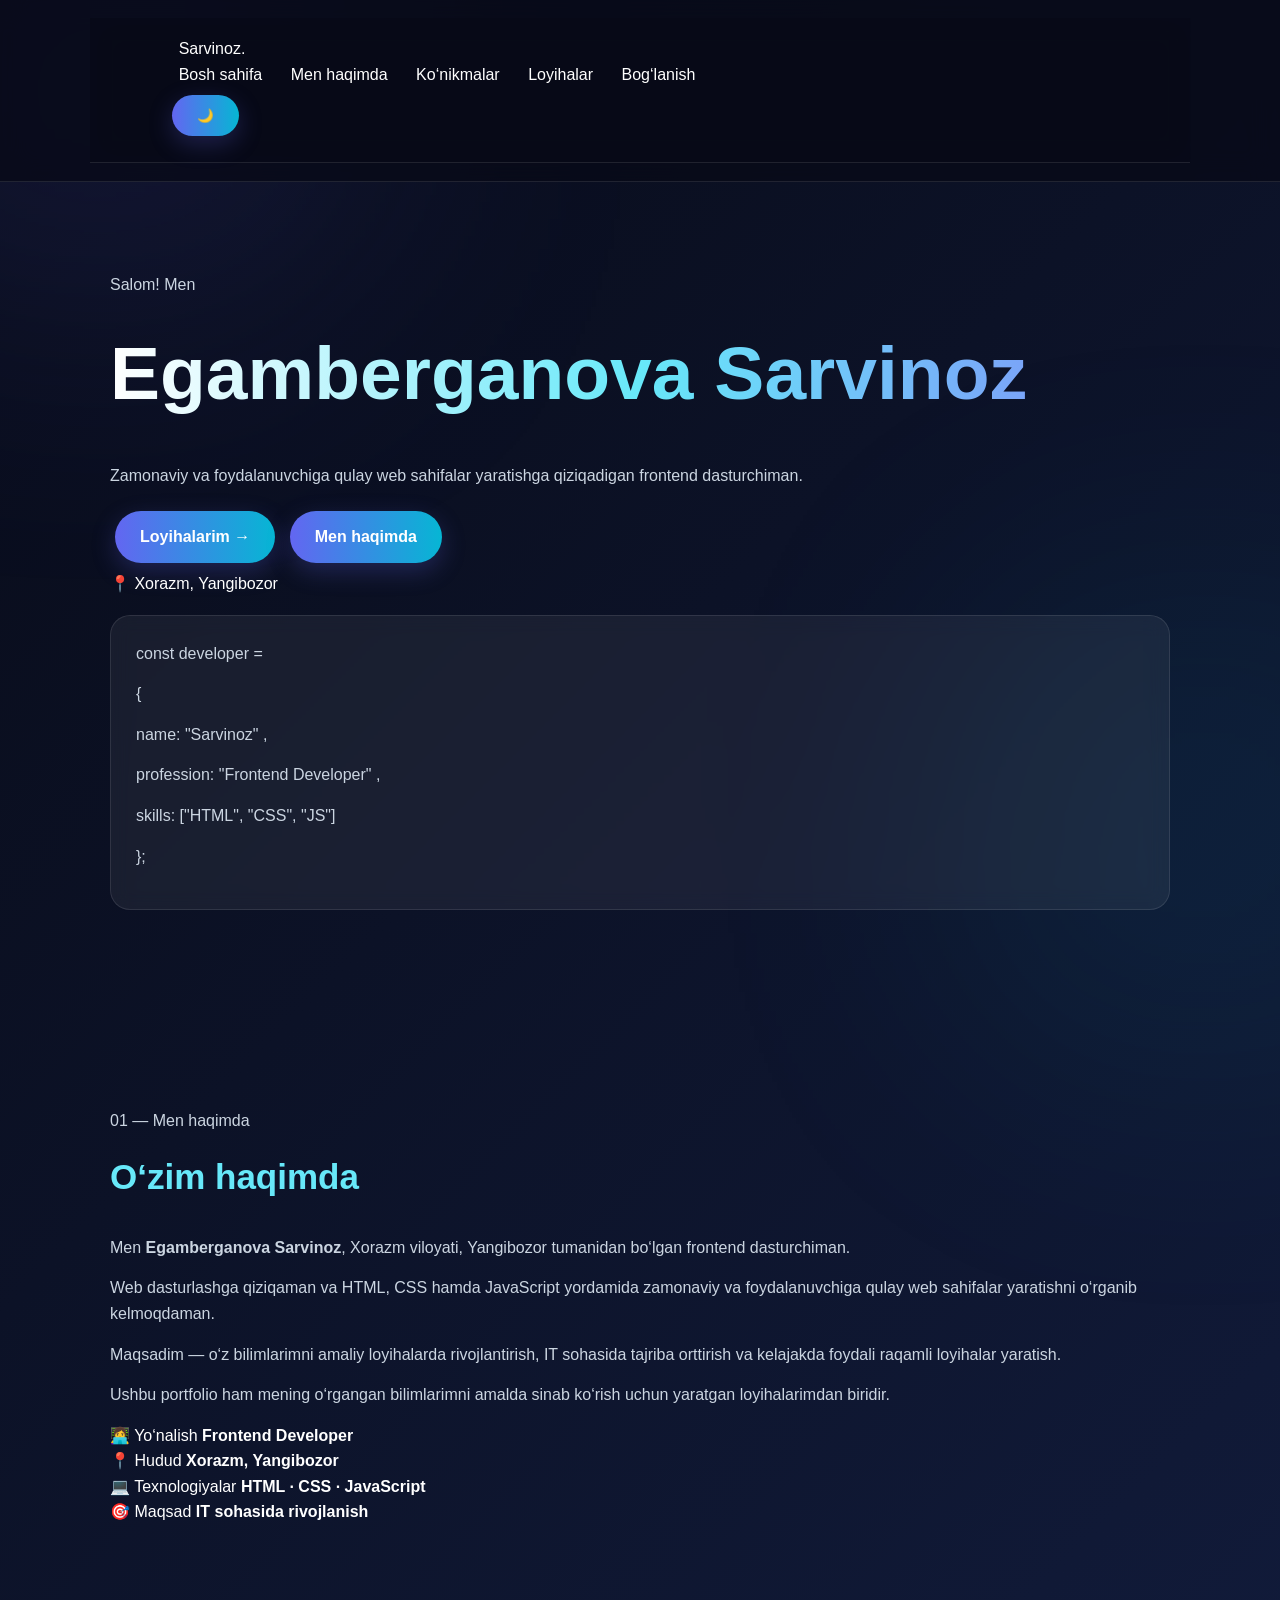
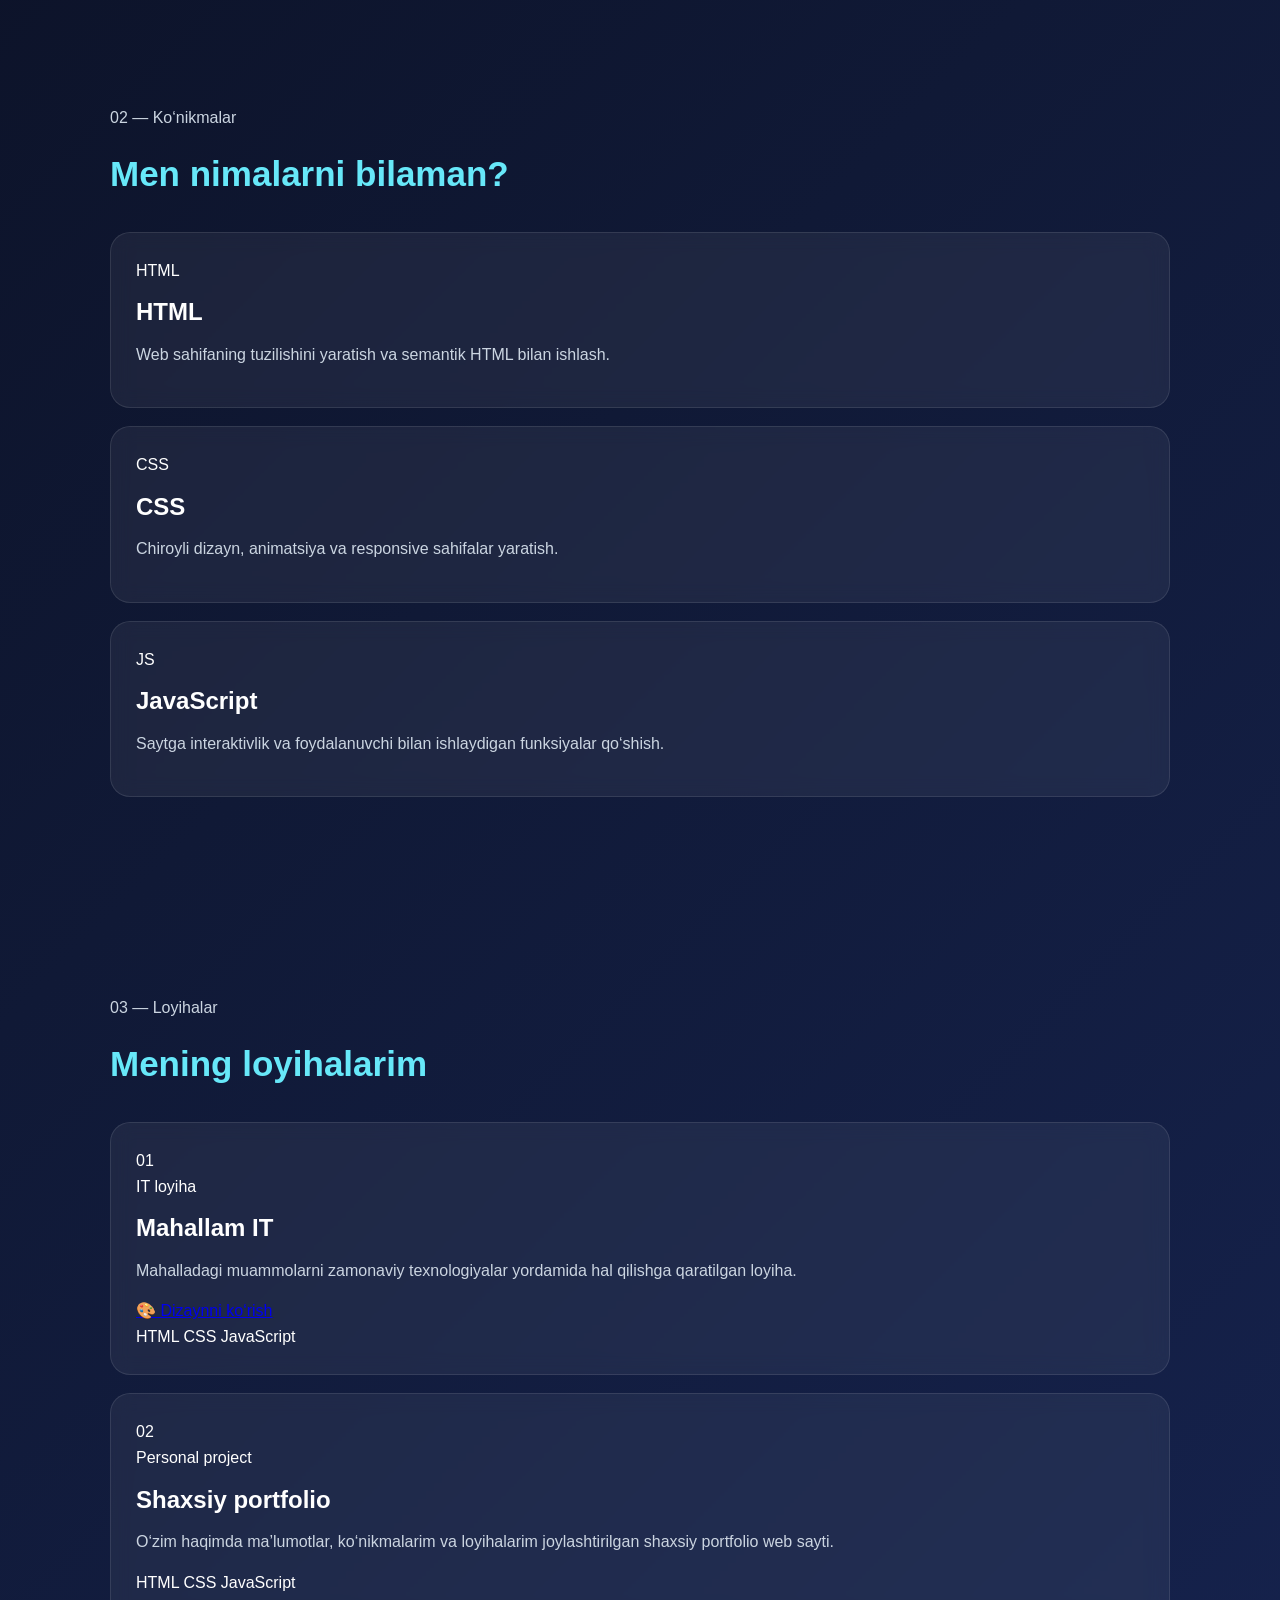
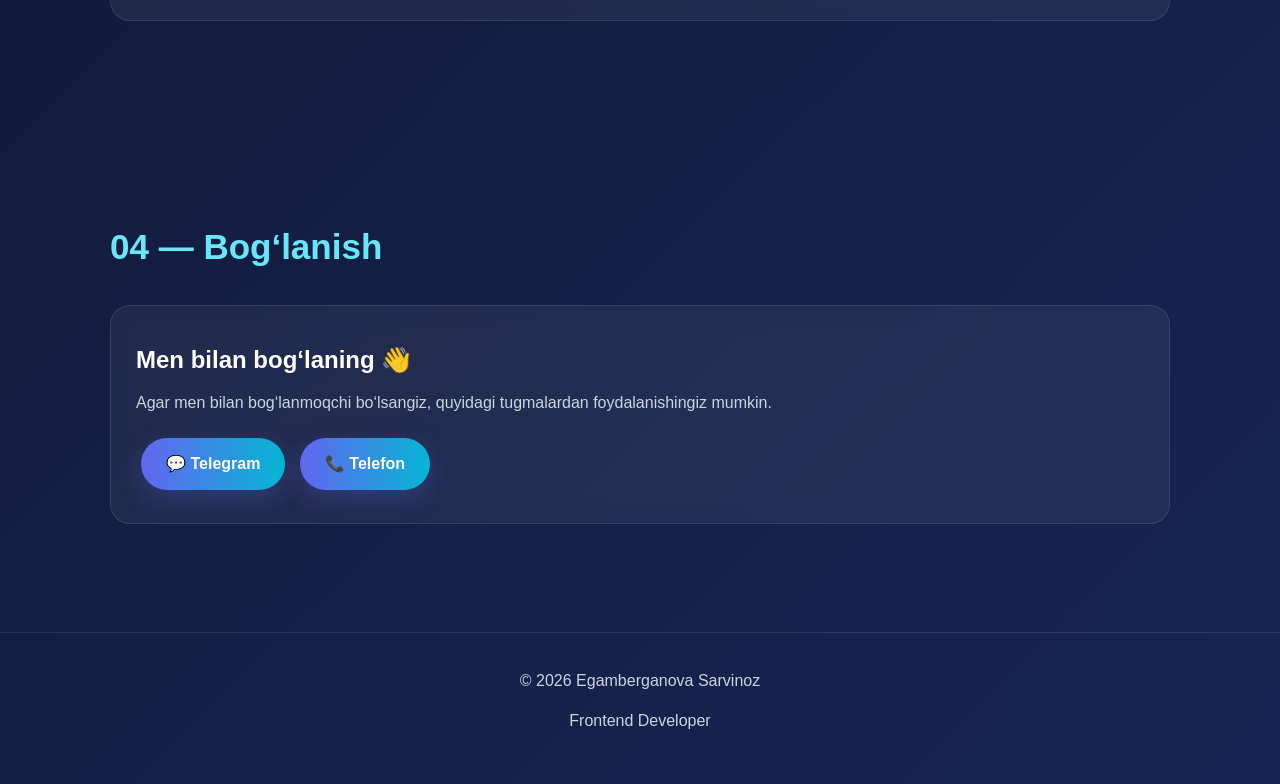
==== commit 302abcd9: "Refactor index.html structure and content" ====
--- a/index.html
+++ b/index.html
@@ -268,6 +268,9 @@
                             texnologiyalar yordamida hal qilishga
                             qaratilgan loyiha.
                         </p>
+                        <a href="mahallam-it.mp4.mp4" target="_blank" class="project-button">
+    🎨 Dizaynni ko‘rish
+</a>
 
                         <div class="project-tech">
                             <span>HTML</span>
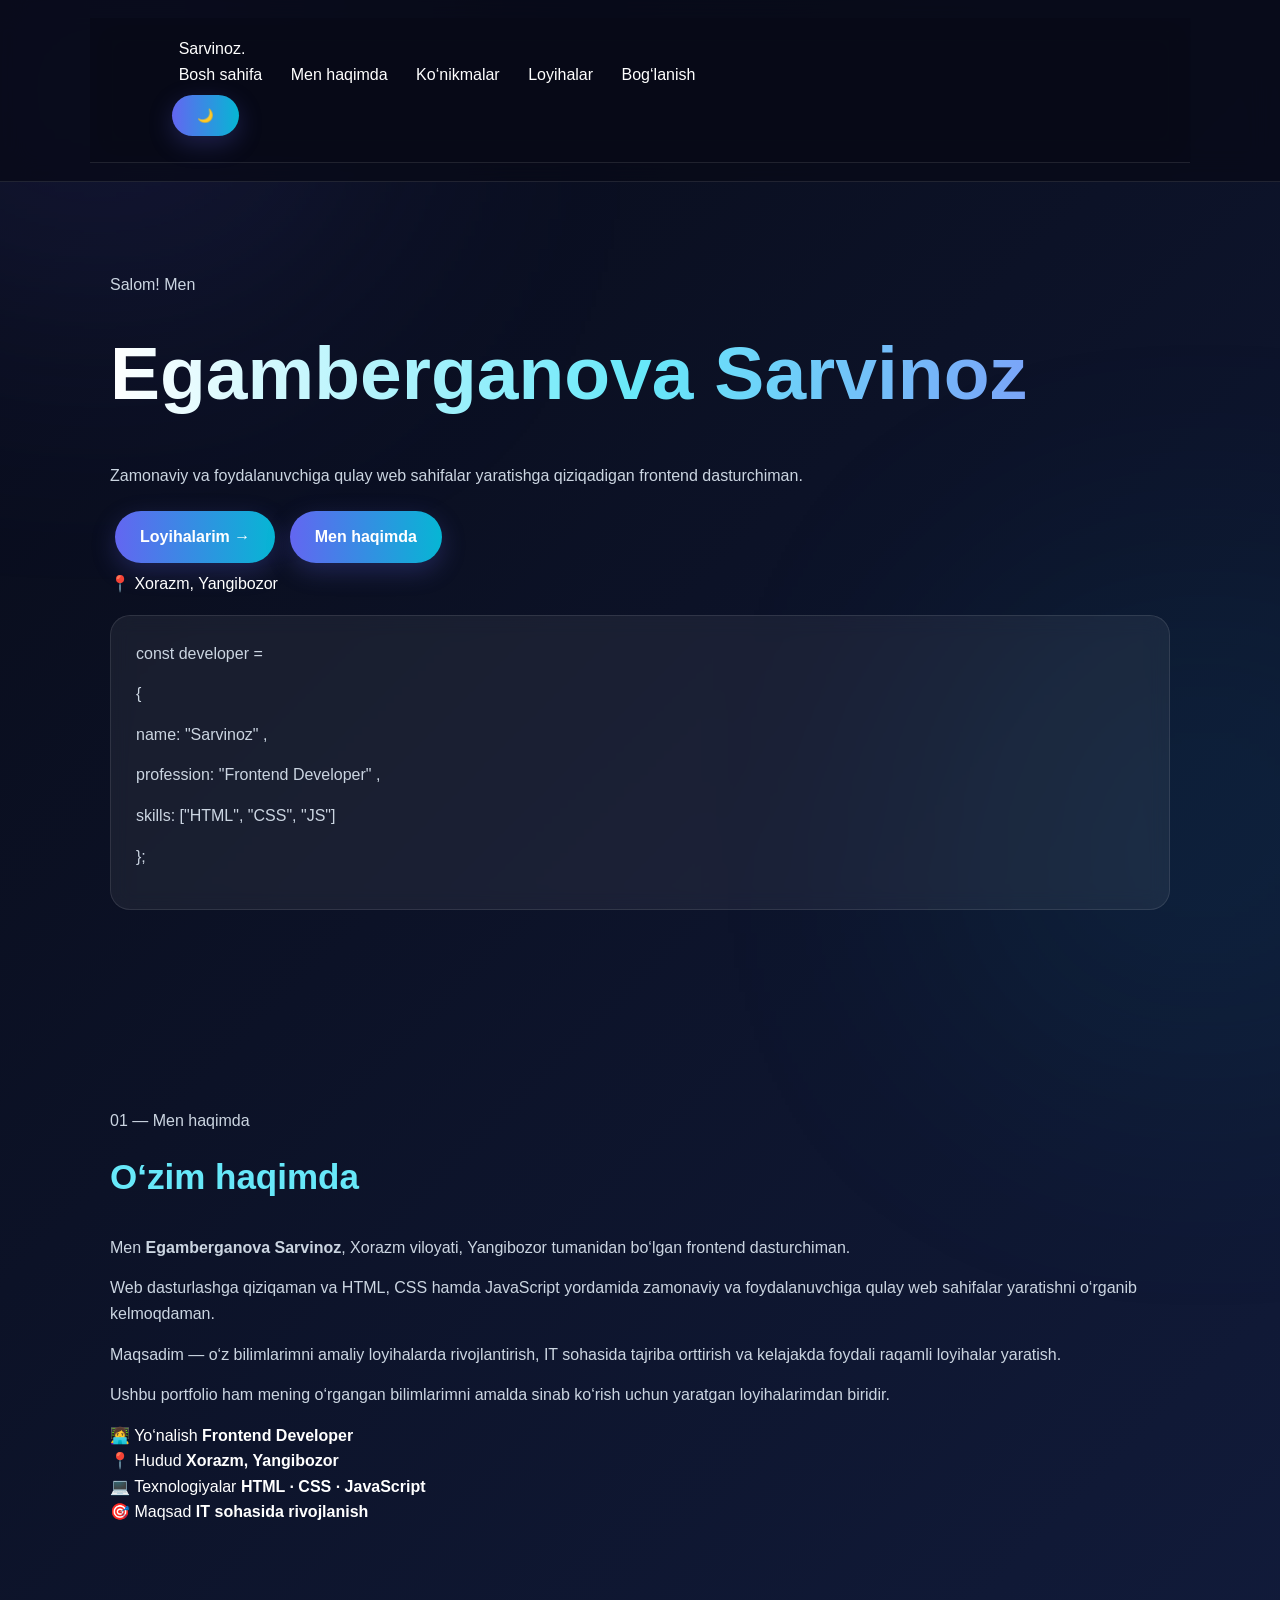
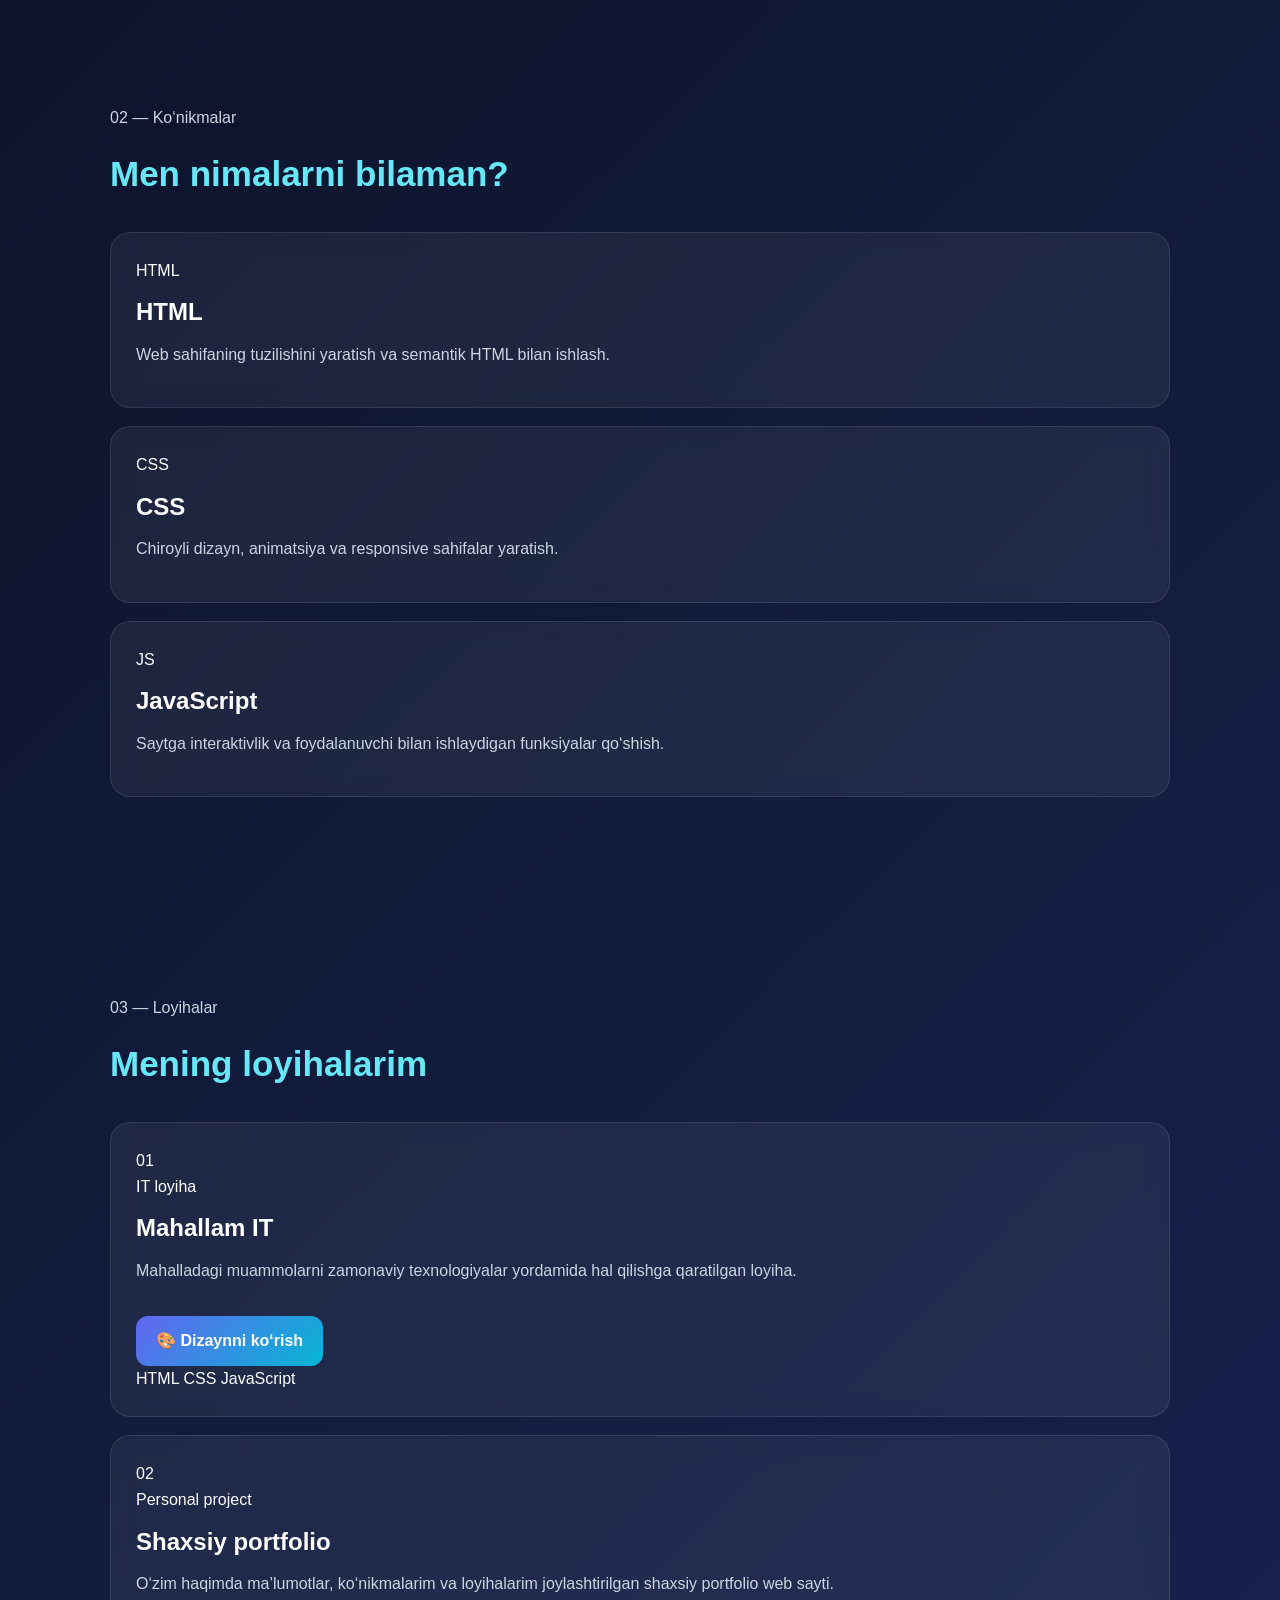
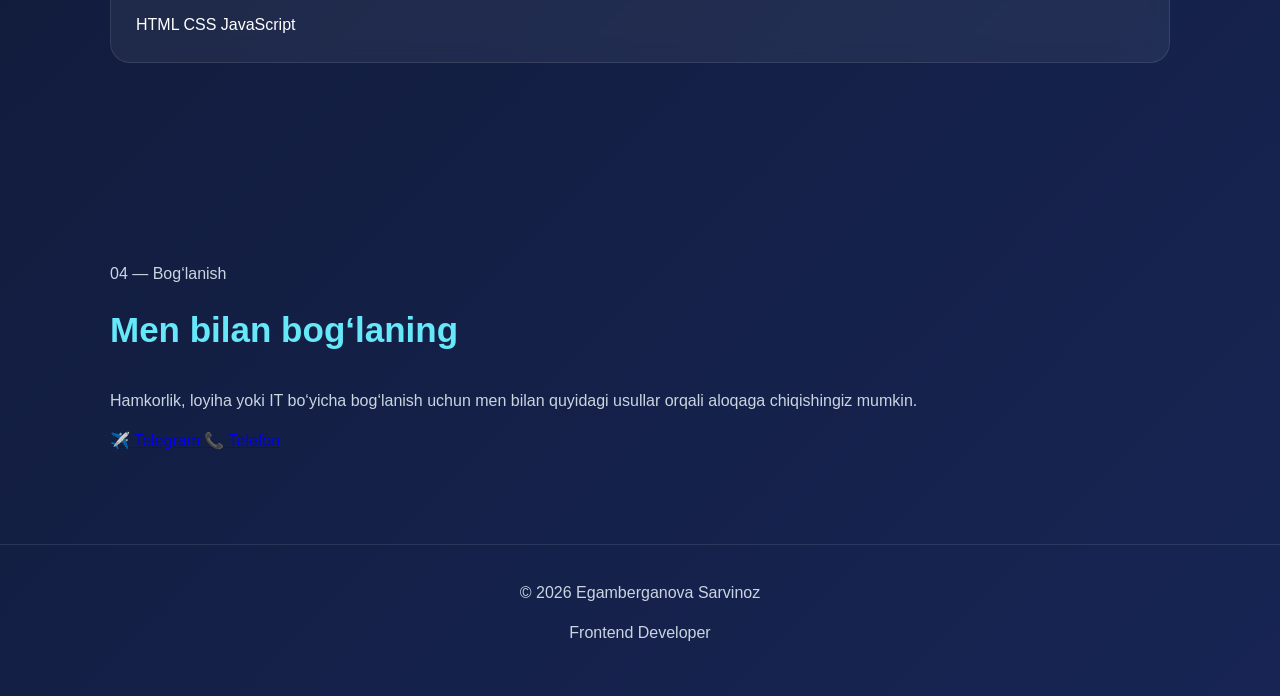
==== commit 6c3732f9: "Refactor index.html structure and content" ====
--- a/index.html
+++ b/index.html
@@ -319,23 +319,39 @@
 
 
         <!-- CONTACT -->
-       <section id="contact">
-  <h2>04 — Bog‘lanish</h2>
-
-  <div class="card">
-    <h3>Men bilan bog‘laning 👋</h3>
-    <p>Agar men bilan bog‘lanmoqchi bo‘lsangiz, quyidagi tugmalardan foydalanishingiz mumkin.</p>
-
-    <a class="button" href="https://t.me/@egambergan0va_1">
-      💬 Telegram
-    </a>
-
-    <a class="button" href="tel:+998882660919">
-      📞 Telefon
-    </a>
-  </div>
+      
+    <section id="contact" class="section">
+
+    <div class="section-title">
+        <p>04 — Bog‘lanish</p>
+        <h2>Men bilan bog‘laning</h2>
+    </div>
+
+    <div class="contact-box">
+
+        <p>
+            Hamkorlik, loyiha yoki IT bo‘yicha bog‘lanish uchun
+            men bilan quyidagi usullar orqali aloqaga chiqishingiz mumkin.
+        </p>
+
+        <div class="contact-buttons">
+
+            <a href="https://t.me/SIZNING_TELEGRAM_USERNAME"
+               target="_blank"
+               class="contact-button">
+                ✈️ Telegram
+            </a>
+
+            <a href="tel:+998XXXXXXXXX"
+               class="contact-button">
+                📞 Telefon
+            </a>
+
+        </div>
+
+    </div>
+
 </section>
-    </main>
 
 
     <!-- FOOTER -->
--- a/style.css
+++ b/style.css
@@ -196,3 +196,18 @@
     font-size: 28px;
   }
 }
+.project-button {
+    display: inline-block;
+    margin-top: 18px;
+    padding: 12px 20px;
+    border-radius: 12px;
+    text-decoration: none;
+    color: white;
+    background: linear-gradient(135deg, #6366f1, #06b6d4);
+    font-weight: 600;
+    transition: 0.3s;
+}
+
+.project-button:hover {
+    transform: translateY(-4px);
+}
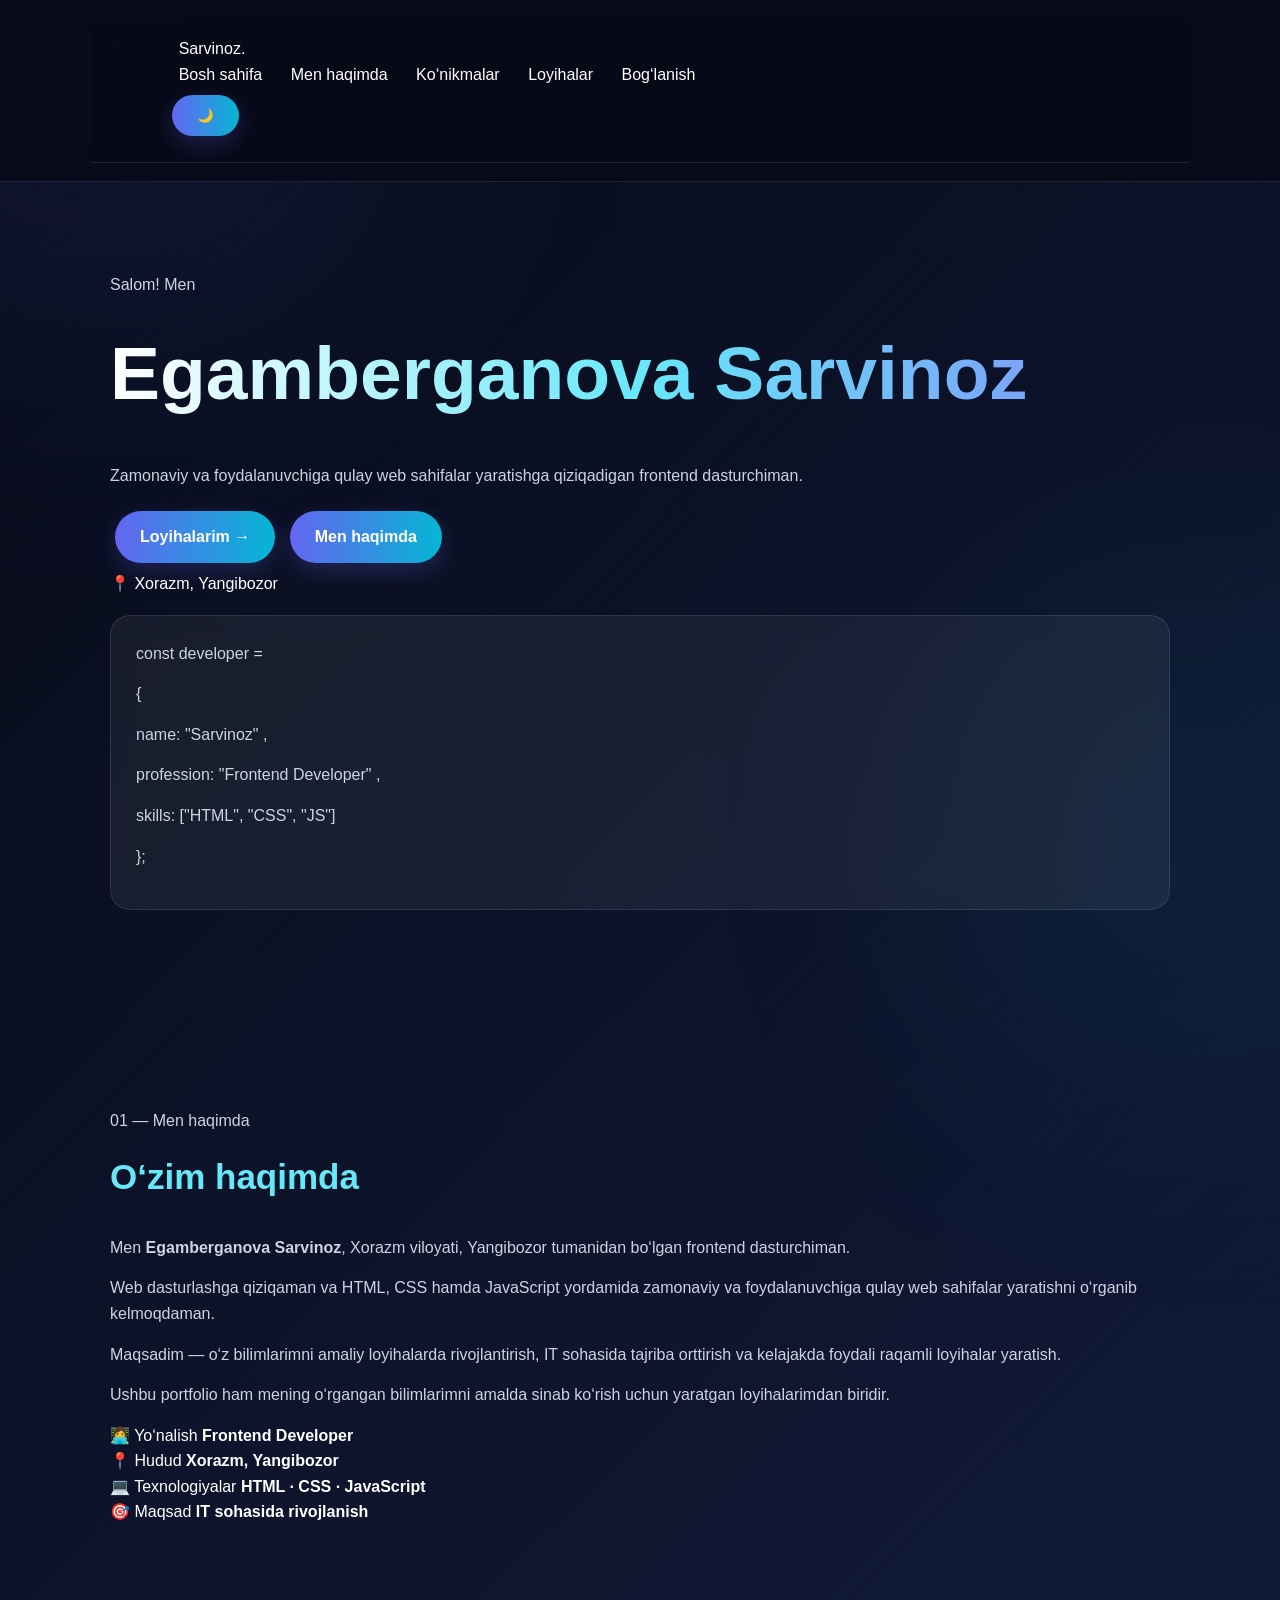
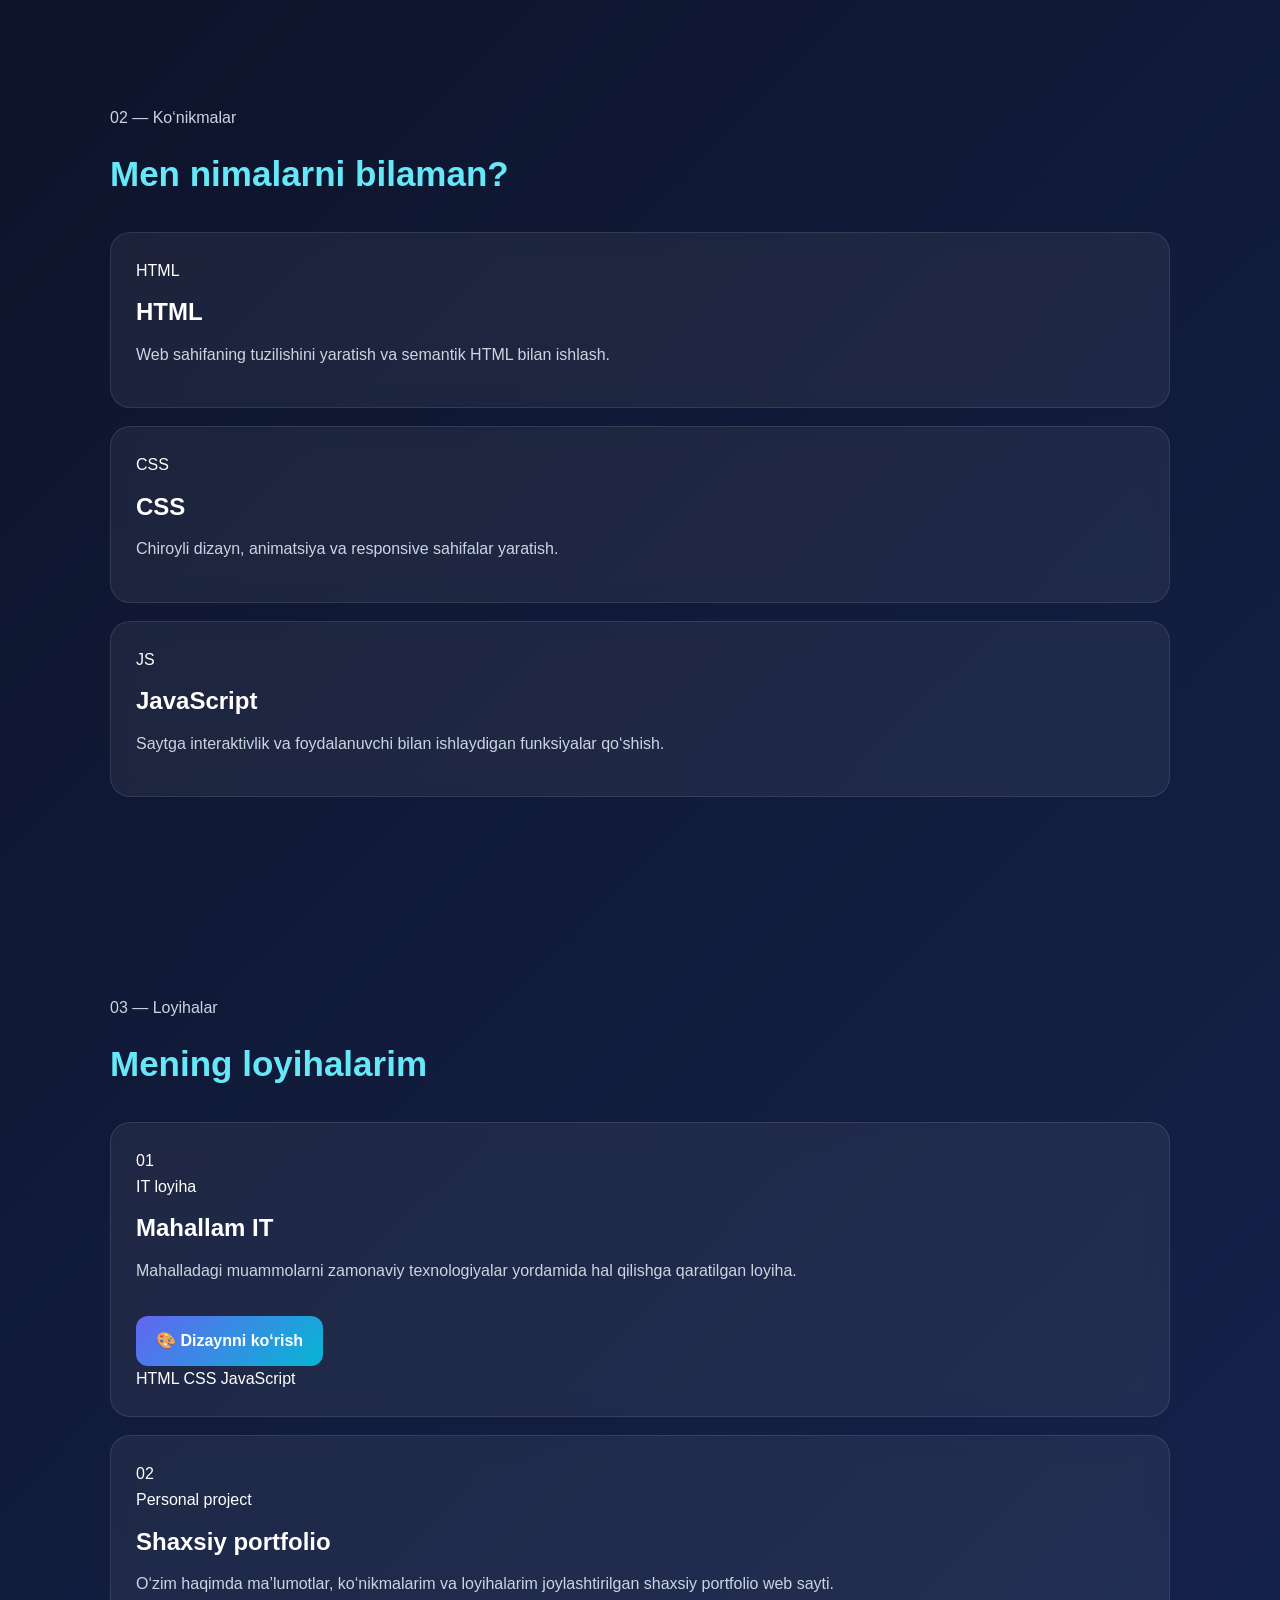
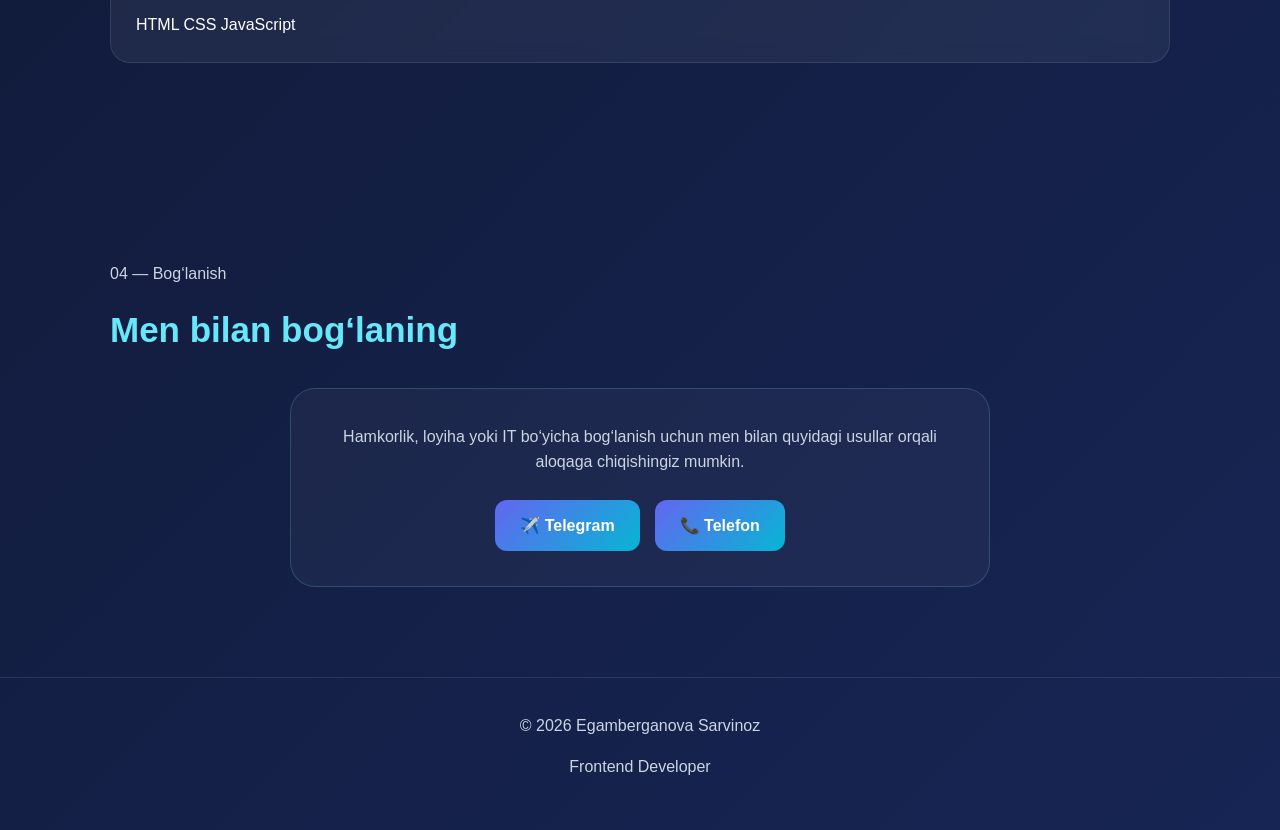
==== commit cdd6def7: "Restore index.html with original content" ====
--- a/index.html
+++ b/index.html
@@ -336,13 +336,13 @@
 
         <div class="contact-buttons">
 
-            <a href="https://t.me/SIZNING_TELEGRAM_USERNAME"
+            <a href="https://t.me/egambergan0va_1"
                target="_blank"
                class="contact-button">
                 ✈️ Telegram
             </a>
 
-            <a href="tel:+998XXXXXXXXX"
+            <a href="tel:+998882660919"
                class="contact-button">
                 📞 Telefon
             </a>
--- a/style.css
+++ b/style.css
@@ -211,3 +211,35 @@
 .project-button:hover {
     transform: translateY(-4px);
 }
+.contact-box {
+    max-width: 700px;
+    margin: 0 auto;
+    text-align: center;
+    padding: 35px;
+    border: 1px solid rgba(103, 232, 249, 0.2);
+    border-radius: 25px;
+    background: rgba(255, 255, 255, 0.04);
+}
+
+.contact-buttons {
+    display: flex;
+    justify-content: center;
+    gap: 15px;
+    margin-top: 25px;
+    flex-wrap: wrap;
+}
+
+.contact-button {
+    display: inline-block;
+    padding: 13px 25px;
+    border-radius: 12px;
+    text-decoration: none;
+    color: white;
+    background: linear-gradient(135deg, #6366f1, #06b6d4);
+    font-weight: 600;
+    transition: 0.3s;
+}
+
+.contact-button:hover {
+    transform: translateY(-4px);
+}
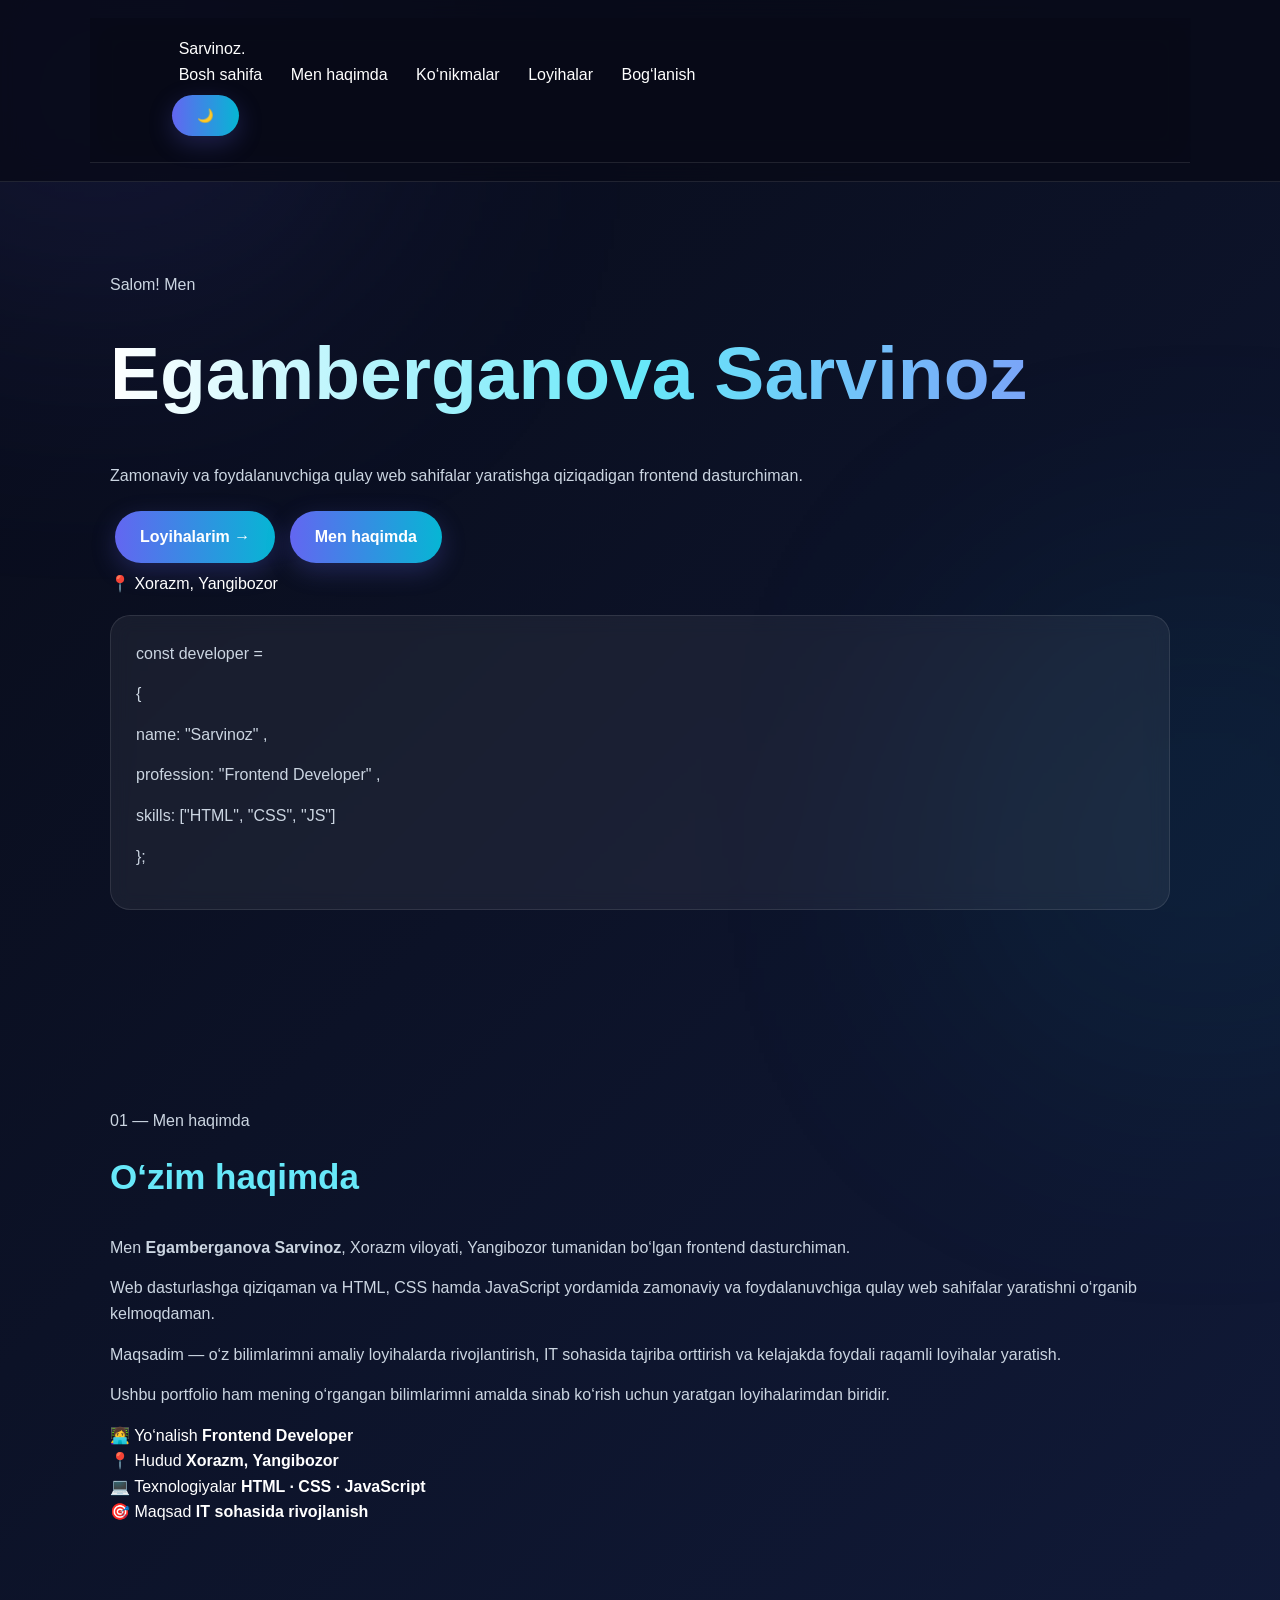
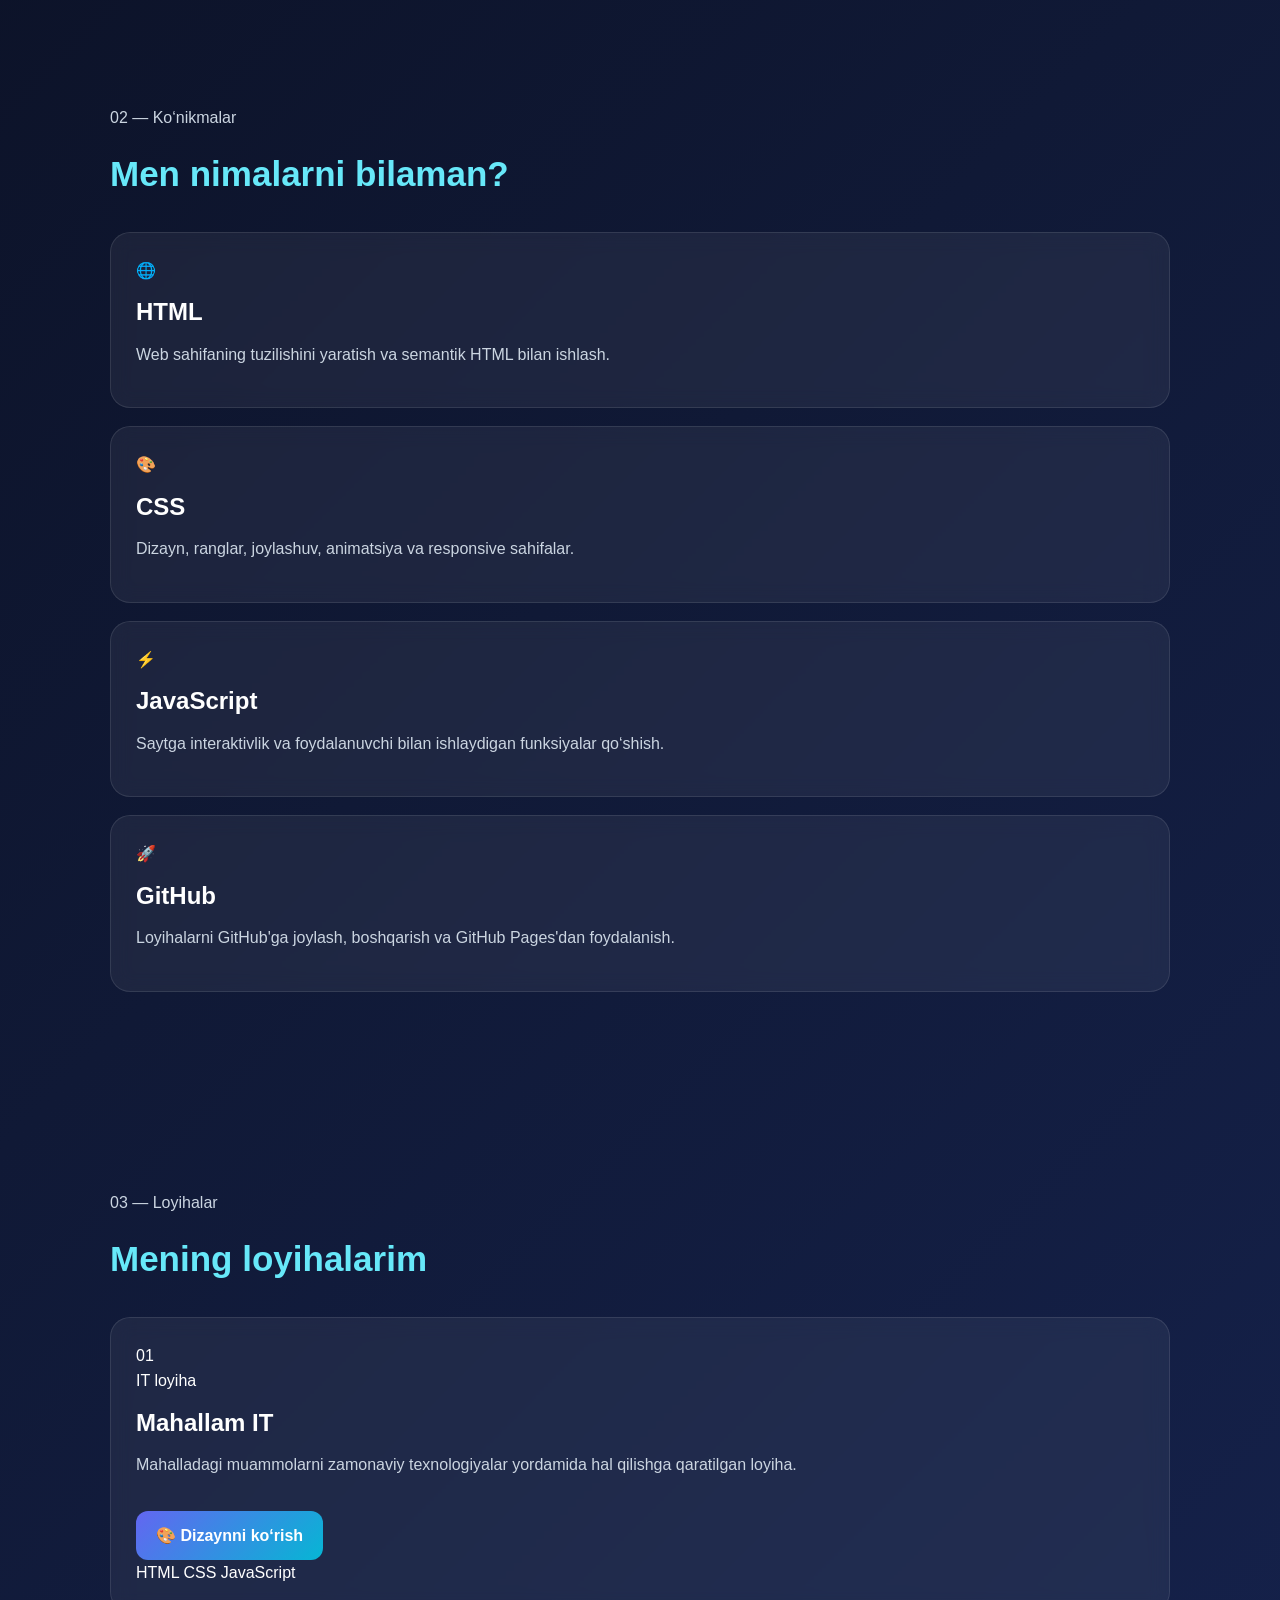
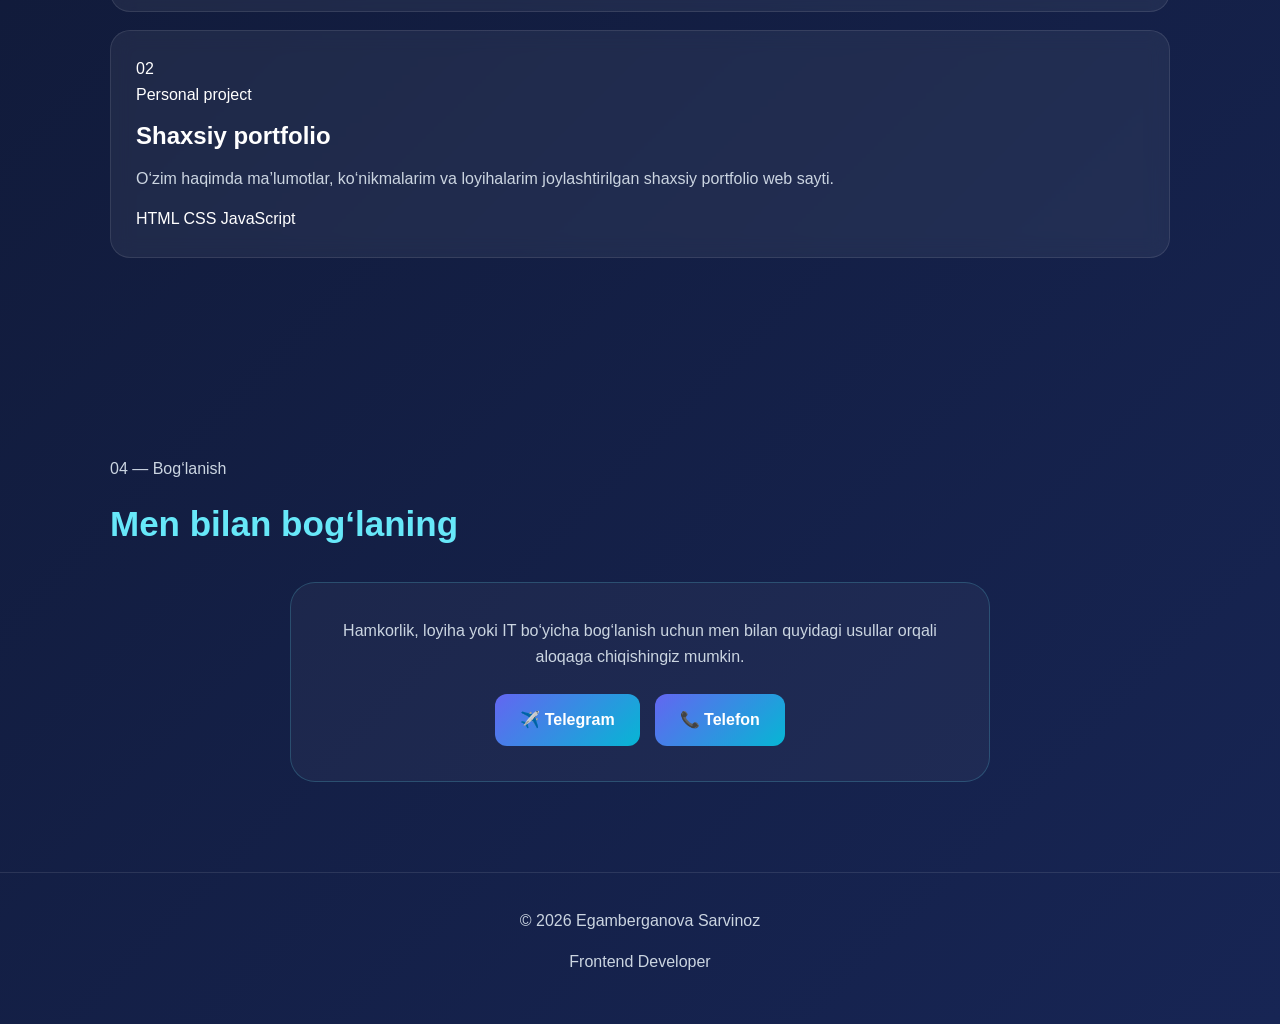
==== commit 37f96cbe: "Refactor index.html structure and content" ====
--- a/index.html
+++ b/index.html
@@ -198,45 +198,54 @@
 </section>
 
         <!-- SKILLS -->
-        <section id="skills" class="section skills-section">
-
-            <div class="section-title">
-                <p>02 — Ko‘nikmalar</p>
-                <h2>Men nimalarni bilaman?</h2>
-            </div>
-
-            <div class="skills-grid">
-
-                <div class="skill-card">
-                    <div class="skill-icon">HTML</div>
-                    <h3>HTML</h3>
-                    <p>
-                        Web sahifaning tuzilishini yaratish
-                        va semantik HTML bilan ishlash.
-                    </p>
-                </div>
-
-                <div class="skill-card">
-                    <div class="skill-icon">CSS</div>
-                    <h3>CSS</h3>
-                    <p>
-                        Chiroyli dizayn, animatsiya va
-                        responsive sahifalar yaratish.
-                    </p>
-                </div>
-
-                <div class="skill-card">
-                    <div class="skill-icon">JS</div>
-                    <h3>JavaScript</h3>
-                    <p>
-                        Saytga interaktivlik va foydalanuvchi
-                        bilan ishlaydigan funksiyalar qo‘shish.
-                    </p>
-                </div>
-
-            </div>
-
-        </section>
+<section id="skills" class="section skills-section">
+
+    <div class="section-title">
+        <p>02 — Ko‘nikmalar</p>
+        <h2>Men nimalarni bilaman?</h2>
+    </div>
+
+    <div class="skills-grid">
+
+        <div class="skill-card">
+            <div class="skill-icon">🌐</div>
+            <h3>HTML</h3>
+            <p>
+                Web sahifaning tuzilishini yaratish
+                va semantik HTML bilan ishlash.
+            </p>
+        </div>
+
+        <div class="skill-card">
+            <div class="skill-icon">🎨</div>
+            <h3>CSS</h3>
+            <p>
+                Dizayn, ranglar, joylashuv,
+                animatsiya va responsive sahifalar.
+            </p>
+        </div>
+
+        <div class="skill-card">
+            <div class="skill-icon">⚡</div>
+            <h3>JavaScript</h3>
+            <p>
+                Saytga interaktivlik va foydalanuvchi
+                bilan ishlaydigan funksiyalar qo‘shish.
+            </p>
+        </div>
+
+        <div class="skill-card">
+            <div class="skill-icon">🚀</div>
+            <h3>GitHub</h3>
+            <p>
+                Loyihalarni GitHub'ga joylash,
+                boshqarish va GitHub Pages'dan foydalanish.
+            </p>
+        </div>
+
+    </div>
+
+</section>
 
 
         <!-- PROJECTS -->
